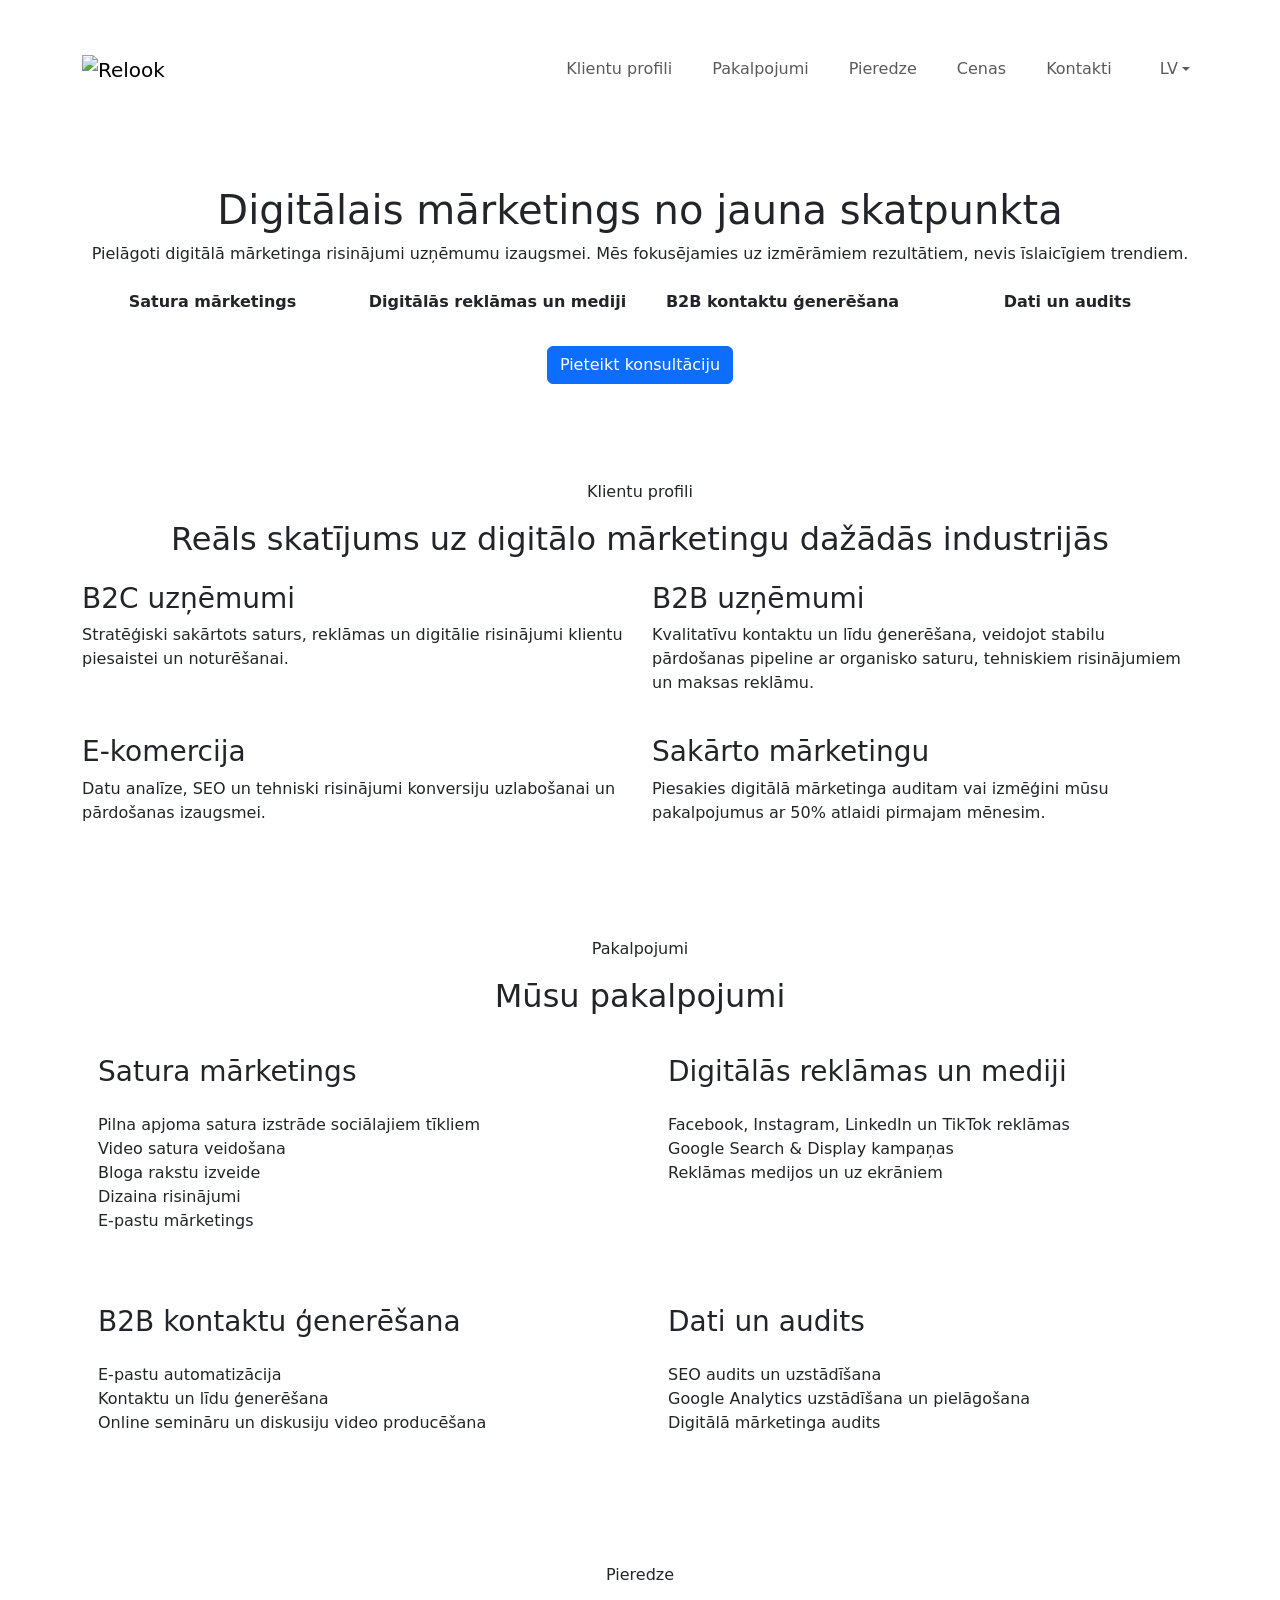
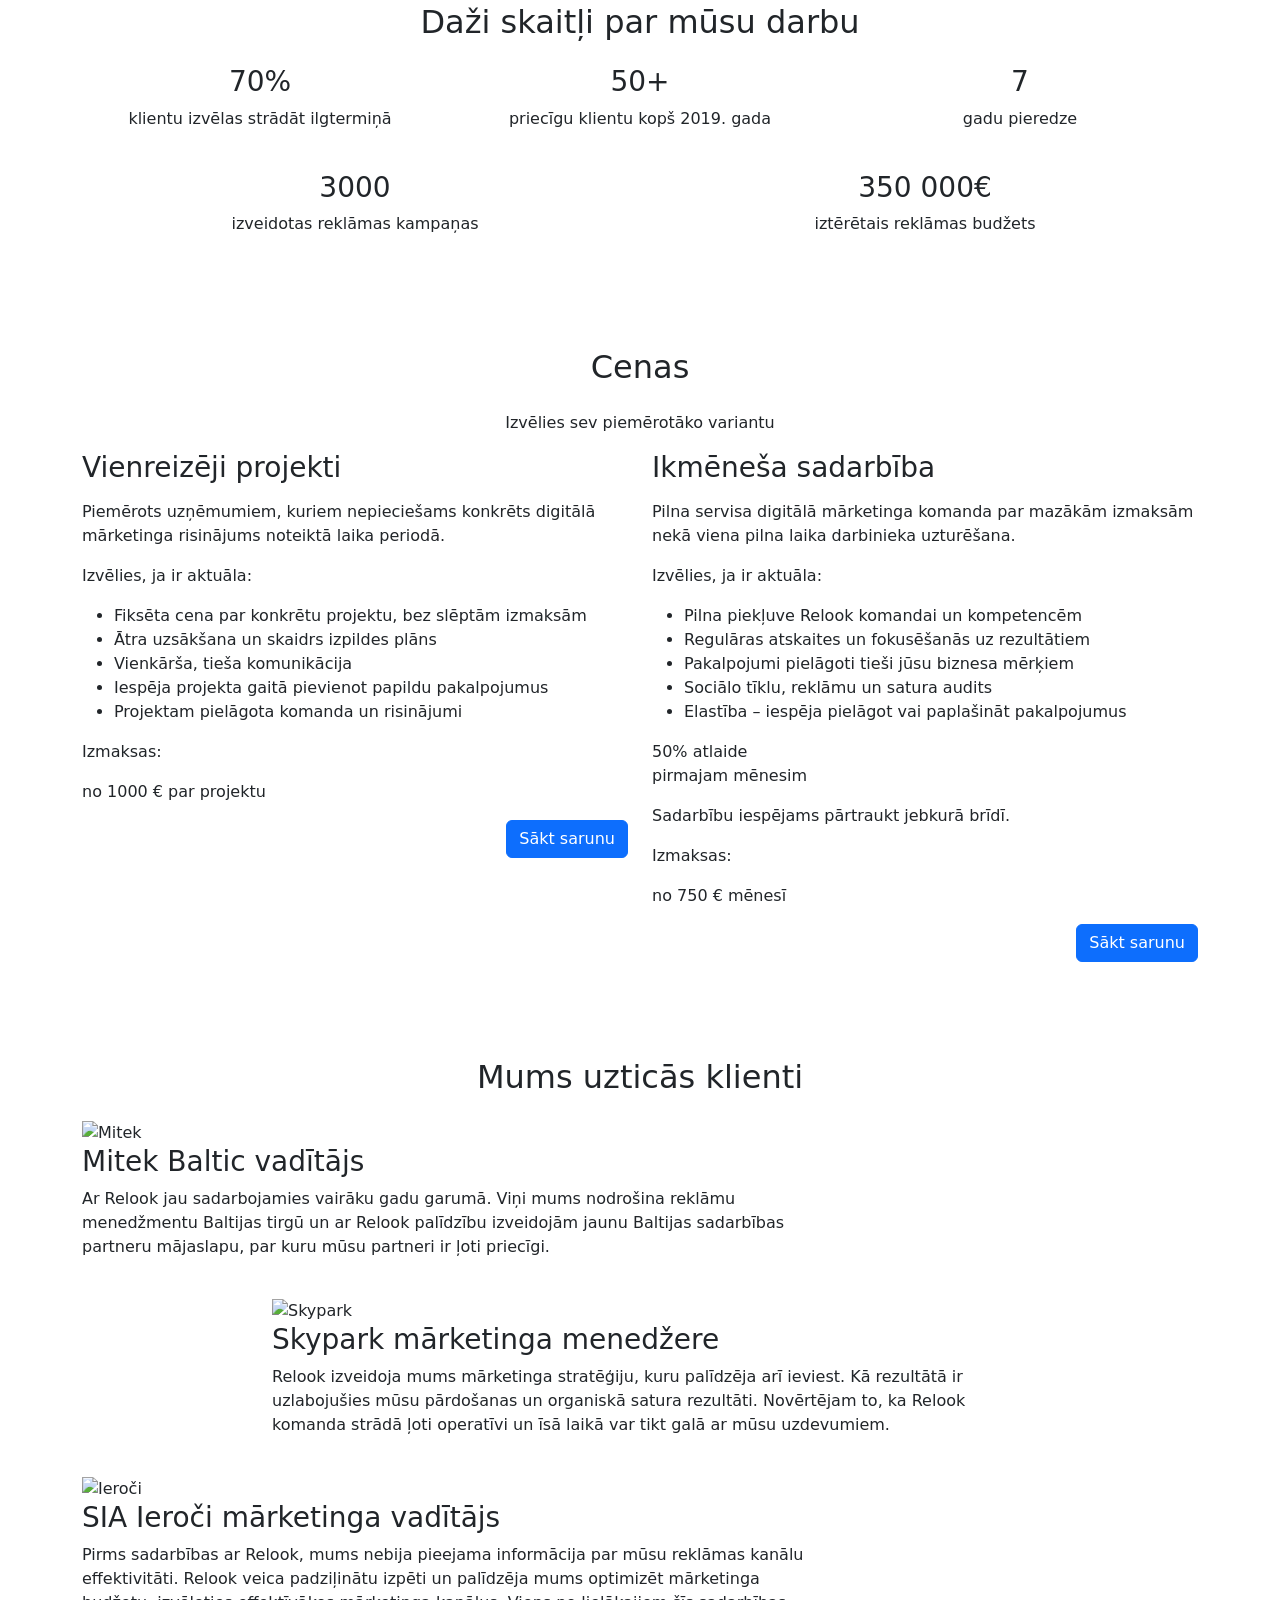
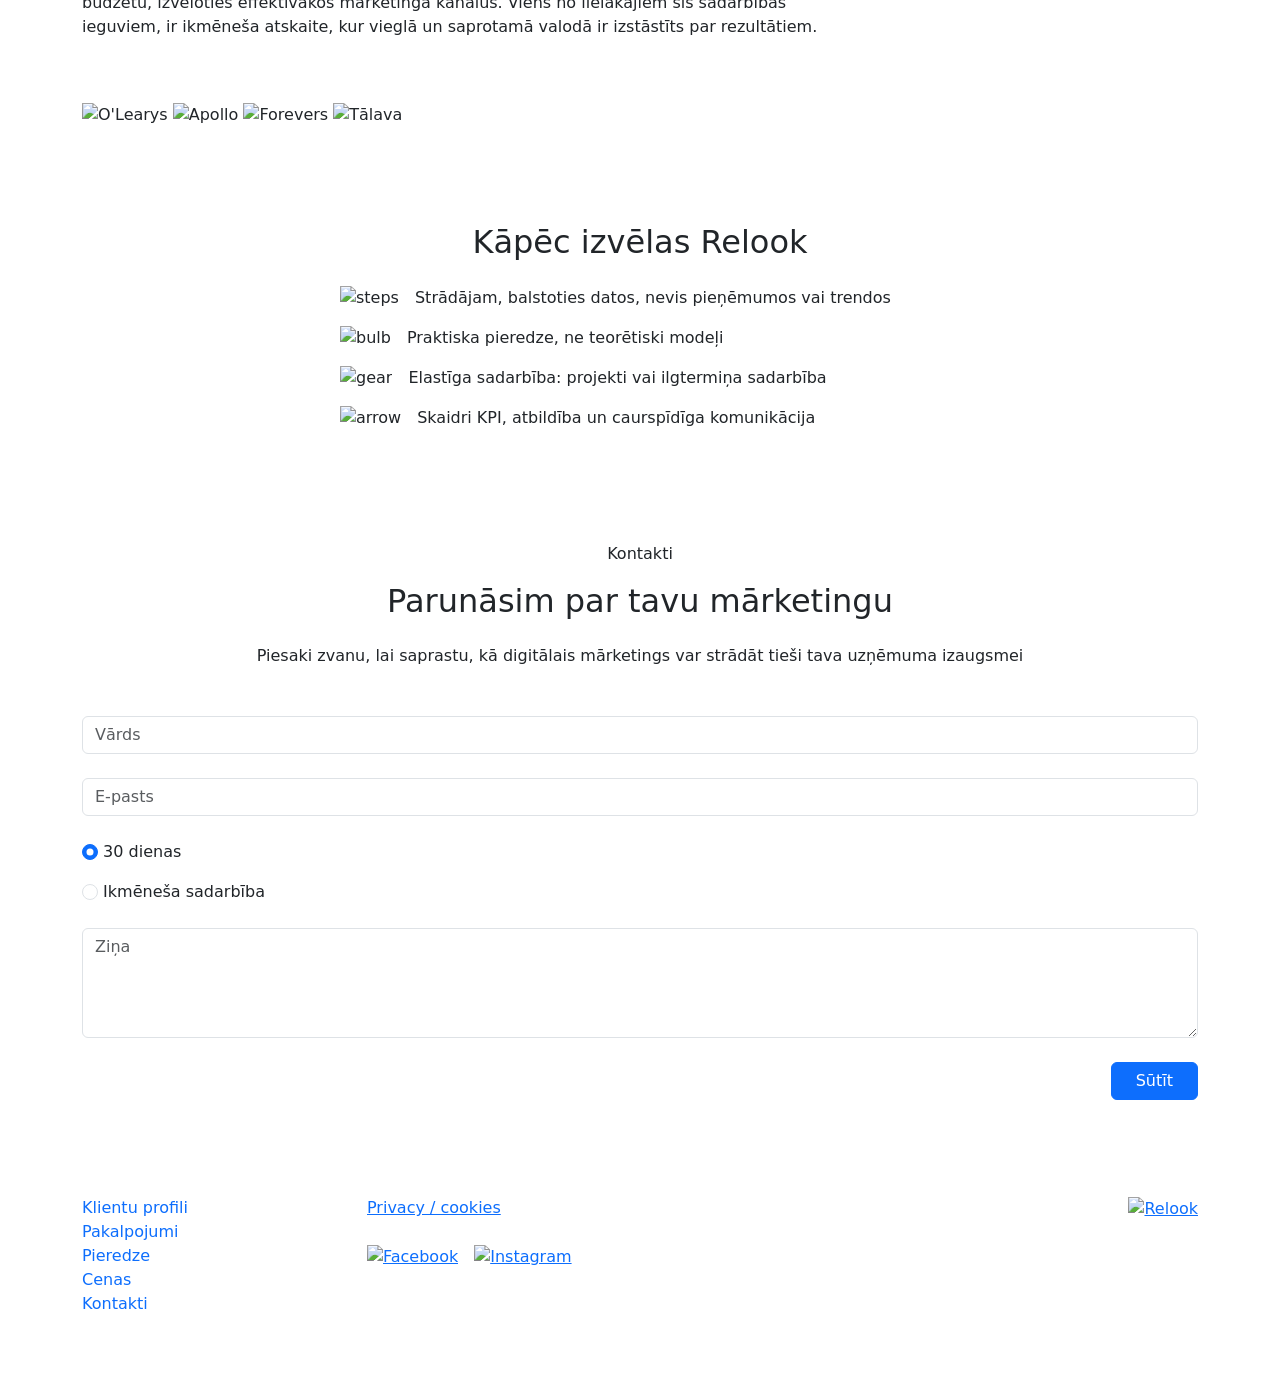
==== index.html @ 4acb9f64 "adjusted links" ====
<!doctype html>
<html class="no-js" lang="lv">

<head>
  <meta charset="utf-8">
  <meta name="viewport" content="width=device-width, initial-scale=1">
  <title>Relook</title>
  <meta name="description" content="">

  <meta property="og:title" content="">
  <meta property="og:type" content="">
  <meta property="og:url" content="">
  <meta property="og:image" content="">
  <meta property="og:image:alt" content="">

  <!--  TODO: improve SEO -->
  <!--  TODO: add A11y stuff  -->
  <!--  TODO: add local lib for cdns  -->
  <link rel="icon" href="/favicon.ico" sizes="any">
  <link rel="icon" href="/icon.png" type="image/png" sizes="32x32">
  <link rel="apple-touch-icon" href="icon.png">

  <link rel="manifest" href="/site.webmanifest">
  <meta name="theme-color" content="#12AEA1">

  <link rel="preconnect" href="https://fonts.googleapis.com">
  <link rel="preconnect" href="https://fonts.gstatic.com" crossorigin>
  <link href="https://fonts.googleapis.com/css2?family=Poppins:ital,wght@0,100;0,200;0,300;0,400;0,500;0,600;0,700;0,800;0,900;1,100;1,200;1,300;1,400;1,500;1,600;1,700;1,800;1,900&display=swap" rel="stylesheet">
  <link rel="stylesheet" href="https://cdn.jsdelivr.net/npm/bootstrap@5.3.2/dist/css/bootstrap.min.css">
  <link rel="stylesheet" href="https://cdnjs.cloudflare.com/ajax/libs/flag-icons/7.5.0/css/flag-icons.min.css">
  <link rel="stylesheet" href="css/style.css">
</head>

<body>
<div class="page-background"></div>

  <header>
    <nav class="navbar navbar-expand-lg navbar-light py-5">
      <div class="container">
        <a class="navbar-brand" href="/">
          <img src="img/relook.svg" alt="Relook" height="24">
        </a>
        <button class="navbar-toggler" type="button" data-bs-toggle="collapse" data-bs-target="#menu">
          <span class="navbar-toggler-icon"></span>
        </button>

        <div class="collapse navbar-collapse" id="menu">
          <ul class="navbar-nav ms-auto gap-4">
            <li class="nav-item"><a class="nav-link" href="#profiles">Klientu profili</a></li>
            <li class="nav-item"><a class="nav-link" href="#services">Pakalpojumi</a></li>
            <li class="nav-item"><a class="nav-link" href="#experience">Pieredze</a></li>
            <li class="nav-item"><a class="nav-link" href="#prices">Cenas</a></li>
            <li class="nav-item"><a class="nav-link" href="#contacts">Kontakti</a></li>
            <li class="nav-item dropdown custom-lang-dropdown">
              <a class="nav-link dropdown-toggle d-flex align-items-center" href="#" id="language" role="button" data-bs-toggle="dropdown" aria-expanded="false">
                <span class="fi fi-lv me-2"></span> LV
              </a>
              <ul class="dropdown-menu dropdown-menu-end" aria-labelledby="language">
                <li>
                  <a class="dropdown-item active" href="./">
                    <span class="check-icon ms-3"></span>
                    Latviešu
                  </a>
                </li>
                <li>
                  <a class="dropdown-item" href="en/">
                    <span class="check-icon ms-3"></span>
                    English
                  </a>
                </li>
              </ul>
            </li>
          </ul>
        </div>
      </div>
    </nav>
  </header>

  <main>

    <section id="hero" class="py-5 text-center">
      <div class="container">
        <h1>Digitālais mārketings no jauna skatpunkta</h1>
        <p>Pielāgoti digitālā mārketinga risinājumi uzņēmumu izaugsmei. Mēs fokusējamies uz izmērāmiem rezultātiem, nevis īslaicīgiem trendiem.</p>

        <ul class="list-unstyled row text-center mt-4">
          <li class="col-md-3 mb-3">
            <strong>Satura mārketings</strong>
          </li>
          <li class="col-md-3 mb-3">
            <strong>Digitālās reklāmas un mediji</strong>
          </li>
          <li class="col-md-3 mb-3">
            <strong>B2B kontaktu ģenerēšana</strong>
          </li>
          <li class="col-md-3 mb-3">
            <strong>Dati un audits</strong>
          </li>
        </ul>

        <a href="#contacts" class="btn btn-primary" aria-label="Pieteikt konsultāciju">Pieteikt konsultāciju</a>
      </div>
    </section>

    <section id="profiles" class="py-5">
      <div class="container">
        <p class="text-center section-label">Klientu profili</p>
        <h2 class="text-center mb-4">Reāls skatījums uz digitālo mārketingu dažādās industrijās</h2>

        <div class="row g-4">
          <div class="col-12 col-md-6">
            <div class="profile-card">
              <h3>B2C uzņēmumi</h3>
              <p>Stratēģiski sakārtots saturs, reklāmas un digitālie risinājumi klientu piesaistei un noturēšanai.</p>
            </div>
          </div>

          <div class="col-12 col-md-6">
            <div class="profile-card">
              <h3>B2B uzņēmumi</h3>
              <p>Kvalitatīvu kontaktu un līdu ģenerēšana, veidojot stabilu pārdošanas pipeline ar organisko saturu, tehniskiem risinājumiem un maksas reklāmu.</p>
            </div>
          </div>

          <div class="col-12 col-md-6">
            <div class="profile-card">
              <h3>E-komercija</h3>
              <p>Datu analīze, SEO un tehniski risinājumi konversiju uzlabošanai un pārdošanas izaugsmei.</p>
            </div>
          </div>

          <div class="col-12 col-md-6">
            <div class="profile-card">
              <h3>Sakārto mārketingu</h3>
              <p>Piesakies digitālā mārketinga auditam vai izmēģini mūsu pakalpojumus ar 50% atlaidi pirmajam mēnesim.</p>
            </div>
          </div>
        </div>
      </div>
    </section>

    <section id="services" class="py-5">
      <div class="container">
        <p class="text-center section-label">Pakalpojumi</p>
        <h2 class="text-center mb-4">Mūsu pakalpojumi</h2>

        <div class="row g-4">
          <div class="col-12 col-md-6">
            <div class="p-3">
              <h3>Satura mārketings</h3>
              <ul class="list-unstyled mt-4">
                <li>Pilna apjoma satura izstrāde sociālajiem tīkliem</li>
                <li>Video satura veidošana</li>
                <li>Bloga rakstu izveide</li>
                <li>Dizaina risinājumi</li>
                <li>E-pastu mārketings</li>
              </ul>
            </div>
          </div>

          <div class="col-12 col-md-6">
            <div class="p-3">
              <h3>Digitālās reklāmas un mediji</h3>
              <ul class="list-unstyled mt-4">
              <li>Facebook, Instagram, LinkedIn un TikTok reklāmas</li>
                <li>Google Search & Display kampaņas</li>
                <li>Reklāmas medijos un uz ekrāniem</li>
              </ul>
            </div>
          </div>

          <div class="col-12 col-md-6">
            <div class="p-3">
              <h3>B2B kontaktu ģenerēšana</h3>
              <ul class="list-unstyled mt-4">
                <li>E-pastu automatizācija</li>
                <li>Kontaktu un līdu ģenerēšana</li>
                <li>Online semināru un diskusiju video producēšana</li>
              </ul>
            </div>
          </div>

          <div class="col-12 col-md-6">
            <div class="p-3">
              <h3>Dati un audits</h3>
              <ul class="list-unstyled mt-4">
              <li>SEO audits un uzstādīšana</li>
                <li>Google Analytics uzstādīšana un pielāgošana</li>
                <li>Digitālā mārketinga audits</li>
              </ul>
            </div>
          </div>
        </div>
      </div>
    </section>

    <section id="experience" class="py-5">
      <div class="container">
        <p class="text-center section-label">Pieredze</p>
        <h2 class="text-center mb-4">Daži skaitļi par mūsu darbu</h2>

        <div class="row g-4 text-center justify-content-center">
          <div class="col-12 col-md-4">
            <div class="stat-card">
              <h3>70%</h3>
              <p>klientu izvēlas strādāt ilgtermiņā</p>
            </div>
          </div>
          <div class="col-12 col-md-4">
            <div class="stat-card">
              <h3>50+</h3>
              <p>priecīgu klientu kopš 2019. gada</p>
            </div>
          </div>
          <div class="col-12 col-md-4">
            <div class="stat-card">
              <h3>7</h3>
              <p>gadu pieredze</p>
            </div>
          </div>

          <div class="col-12 col-md-6">
            <div class="stat-card">
              <h3>3000</h3>
              <p>izveidotas reklāmas kampaņas</p>
            </div>
          </div>
          <div class="col-12 col-md-6">
            <div class="stat-card">
              <h3>350 000€</h3>
              <p>iztērētais reklāmas budžets</p>
            </div>
          </div>
        </div>
      </div>
    </section>

    <section id="prices" class="py-5">
      <div class="container">
        <h2 class="text-center mb-4">Cenas</h2>
        <p class="text-center section-subtitle">Izvēlies sev piemērotāko variantu</p>

        <div class="row g-4">
          <div class="col-md-6">
            <div class="price-card">
              <h3 class="mb-3">Vienreizēji projekti</h3>
              <p class="description">Piemērots uzņēmumiem, kuriem nepieciešams konkrēts digitālā mārketinga risinājums noteiktā laika periodā.</p>

              <p class="title">Izvēlies, ja ir aktuāla:</p>
              <ul>
                <li>Fiksēta cena par konkrētu projektu, bez slēptām izmaksām</li>
                <li>Ātra uzsākšana un skaidrs izpildes plāns</li>
                <li>Vienkārša, tieša komunikācija</li>
                <li>Iespēja projekta gaitā pievienot papildu pakalpojumus</li>
                <li>Projektam pielāgota komanda un risinājumi</li>
              </ul>

              <div class="price-footer">
                <p class="title">Izmaksas:</p>
                <p class="price-tag">no 1000 € par projektu</p>
                <div class="text-end">
                  <a href="#contacts" class="btn btn-primary mt-auto" aria-label="Pieteikt konsultāciju">
                    Sākt sarunu
                  </a>
                </div>
              </div>
            </div>
          </div>

          <div class="col-md-6">
            <div class="price-card">
              <h3 class="mb-3">Ikmēneša sadarbība</h3>
              <p>Pilna servisa digitālā mārketinga komanda par mazākām izmaksām nekā viena pilna laika darbinieka uzturēšana.</p>

              <p class="title">Izvēlies, ja ir aktuāla:</p>
              <ul>
                <li>Pilna piekļuve Relook komandai un kompetencēm</li>
                <li>Regulāras atskaites un fokusēšanās uz rezultātiem</li>
                <li>Pakalpojumi pielāgoti tieši jūsu biznesa mērķiem</li>
                <li>Sociālo tīklu, reklāmu un satura audits</li>
                <li>Elastība – iespēja pielāgot vai paplašināt pakalpojumus</li>
              </ul>

              <div class="price-footer">
                <div class="promo-box mb-3">
                  <span class="discount">50% atlaide </span><br>
                  <p class="title">pirmajam mēnesim</p>
                  <span class="discount-note">Sadarbību iespējams pārtraukt jebkurā brīdī.</span>
                </div>
                <p class="title">Izmaksas:</p>
                <p class="price-tag">no 750 € mēnesī</p>
                <div class="text-end">
                  <a href="#contacts" class="btn btn-primary mt-auto" aria-label="Pieteikt konsultāciju">
                    Sākt sarunu
                  </a>
                </div>
              </div>
            </div>
          </div>
        </div>
      </div>
    </section>

    <section id="testimonials" class="py-5">
      <div class="container">
        <h2 class="text-center mb-4">Mums uzticās klienti</h2>

        <div class="row mb-4 testimonial-row-1">
          <div class="col-md-9 col-lg-8">
            <div class="testimonial-card">
              <div class="testimonial-logo">
                <img src="img/mitek.svg" alt="Mitek" class="img-fluid">
              </div>
              <div class="testimonial-content">
                <h3>Mitek Baltic vadītājs</h3>
                <p>Ar Relook jau sadarbojamies vairāku gadu garumā. Viņi mums nodrošina reklāmu menedžmentu Baltijas tirgū un ar Relook palīdzību izveidojām jaunu Baltijas sadarbības partneru mājaslapu, par kuru mūsu partneri ir ļoti priecīgi.</p>
              </div>
            </div>
          </div>
        </div>

        <div class="row mb-4 justify-content-center testimonial-row-2">
          <div class="col-md-9 col-lg-8">
            <div class="testimonial-card">
              <div class="testimonial-logo">
                <img src="img/skypark.svg" alt="Skypark" class="img-fluid">
              </div>
              <div class="testimonial-content">
                <h3>Skypark mārketinga menedžere</h3>
                <p>Relook izveidoja mums mārketinga stratēģiju, kuru palīdzēja arī ieviest. Kā rezultātā ir uzlabojušies mūsu pārdošanas un organiskā satura rezultāti. Novērtējam to, ka Relook
                  komanda strādā ļoti operatīvi un īsā laikā var tikt galā ar
                  mūsu uzdevumiem.</p>
              </div>
            </div>
          </div>
        </div>

        <div class="row mb-5 testimonial-row-3">
          <div class="col-md-9 col-lg-8">
            <div class="testimonial-card">
              <div class="testimonial-logo">
                <img src="img/ieroci.svg" alt="Ieroči" class="img-fluid">
              </div>
              <div class="testimonial-content">
                <h3>SIA Ieroči mārketinga vadītājs</h3>
                <p>
                  Pirms sadarbības ar Relook, mums nebija pieejama
                  informācija par mūsu reklāmas kanālu effektivitāti. Relook
                  veica padziļinātu izpēti un palīdzēja mums optimizēt
                  mārketinga budžetu, izvēloties effektīvākos mārketinga
                  kanālus. Viens no lielākajiem šīs sadarbības ieguviem, ir
                  ikmēneša atskaite, kur vieglā un saprotamā valodā ir
                  izstāstīts par rezultātiem.
                </p>
              </div>
            </div>
          </div>
        </div>

        <div class="client-logos-grid mt-5">
          <img src="img/olearys.svg" alt="O'Learys">
          <img src="img/apollokino.svg" alt="Apollo">
          <img src="img/forevers.svg" alt="Forevers">
          <img src="img/talava.svg" alt="Tālava">
        </div>
      </div>
    </section>

    <section id="benefits" class="py-5">
      <div class="container">
        <h2 class="text-center mb-4">Kāpēc izvēlas Relook</h2>

        <ul class="list-unstyled mx-auto" style="max-width: 600px;">
          <li class="d-flex align-items-center mb-3">
            <img src="img/steps.svg" alt="steps" class="me-3 benefit-icon">
            <p class="mb-0">Strādājam, balstoties datos, nevis pieņēmumos vai trendos</p>
          </li>

          <li class="d-flex align-items-center mb-3">
            <img src="img/bulb.svg" alt="bulb" class="me-3 benefit-icon">
            <p class="mb-0">Praktiska pieredze, ne teorētiski modeļi</p>
          </li>

          <li class="d-flex align-items-center mb-3">
            <img src="img/gear.svg" alt="gear" class="me-3 benefit-icon">
            <p class="mb-0">Elastīga sadarbība: projekti vai ilgtermiņa sadarbība</p>
          </li>

          <li class="d-flex align-items-center mb-3">
            <img src="img/arrow.svg" alt="arrow" class="me-3 benefit-icon">
            <p class="mb-0">Skaidri KPI, atbildība un caurspīdīga komunikācija</p>
          </li>
        </ul>
      </div>
    </section>

    <section id="contacts" class="py-5">
      <div class="container">
        <p class="text-center section-label">Kontakti</p>
        <h2 class="text-center mb-4">Parunāsim par tavu mārketingu</h2>
        <p class="text-center mb-5 mx-auto">Piesaki zvanu, lai saprastu, kā digitālais mārketings var strādāt tieši tava uzņēmuma izaugsmei</p>

        <form class="contact-form mx-auto">
          <div class="mb-4">
            <label for="name" class="form-label visually-hidden">Vārds</label>
            <input type="text" class="form-control custom-input" id="name" name="name" placeholder="Vārds" required>
          </div>

          <div class="mb-4">
            <label for="email" class="form-label visually-hidden">E-pasts</label>
            <input type="email" class="form-control custom-input" id="email" name="email" placeholder="E-pasts" required>
          </div>

          <div class="mb-4 d-flex flex-column gap-3">
            <div class="custom-radio">
              <input class="form-check-input" type="radio" name="plan" id="plan30" value="30-dienas" checked>
              <label class="form-check-label" for="plan30">30 dienas</label>
            </div>

            <div class="custom-radio">
              <input class="form-check-input" type="radio" name="plan" id="planMonthly" value="ikmenesa">
              <label class="form-check-label" for="planMonthly">Ikmēneša sadarbība</label>
            </div>
          </div>

          <div class="mb-4">
            <label for="message" class="form-label visually-hidden">Ziņa</label>
            <textarea class="form-control custom-input" id="message" name="message" rows="4" placeholder="Ziņa"></textarea>
          </div>

          <div class="text-end">
            <button type="submit" class="btn btn-primary px-4">Sūtīt</button>
          </div>
        </form>
      </div>
    </section>

  </main>

  <footer class="footer-section py-5">
    <div class="container">
      <div class="row align-items-start">
        <div class="col-md-3 col-6 mb-4 mb-md-0">
          <ul class="list-unstyled footer-nav">
            <li><a href="#profiles" class="text-decoration-none">Klientu profili</a></li>
            <li><a href="#services" class="text-decoration-none">Pakalpojumi</a></li>
            <li><a href="#experience" class="text-decoration-none">Pieredze</a></li>
            <li><a href="#prices" class="text-decoration-none">Cenas</a></li>
            <li><a href="#contacts" class="text-decoration-none">Kontakti</a></li>
          </ul>
        </div>

        <div class="col-md-5 col-6 mb-4 mb-md-0">
          <div class="footer-privacy mb-4">
            <!--  TODO: add href-->
            <a href="privacy.html">Privacy / cookies</a>
          </div>
          <div class="footer-socials d-flex gap-3">
            <a href="https://www.facebook.com/RelookAgency" class="social-circle" aria-label="Facebook" target="_blank">
              <img src="img/facebook.svg" alt="Facebook">
            </a>
            <a href="https://www.instagram.com/relook.agency/" class="social-circle" aria-label="Instagram" target="_blank">
              <img src="img/instagram.svg" alt="Instagram">
            </a>
          </div>
        </div>

        <div class="col-md-4 text-md-end text-start">
          <a class="footer-logo" href="./">
            <img src="img/footer_logo.svg" alt="Relook" height="24">
          </a>
        </div>

      </div>
    </div>
  </footer>

  <!--  TODO: check js -->
  <script src="js/app.js"></script>
  <script src="https://cdn.jsdelivr.net/npm/bootstrap@5.3.2/dist/js/bootstrap.bundle.min.js"></script>
</body>

</html>
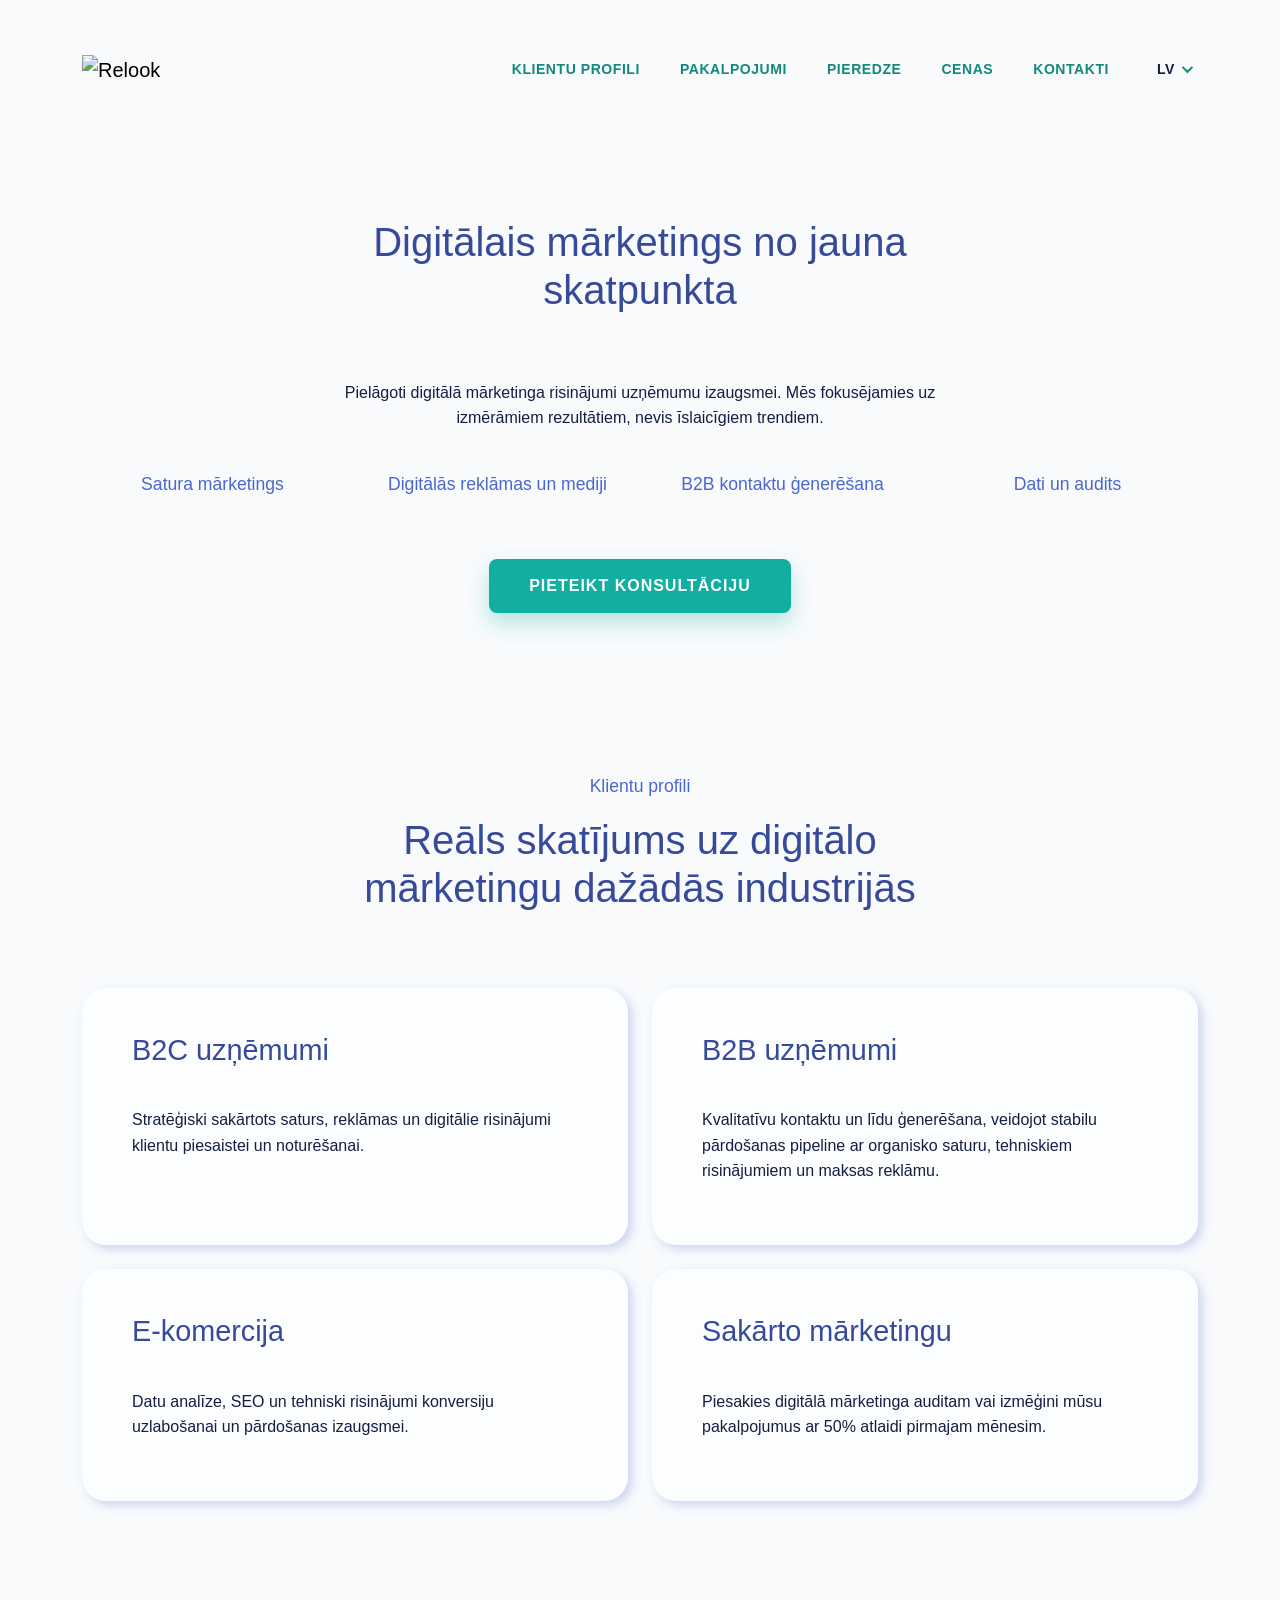
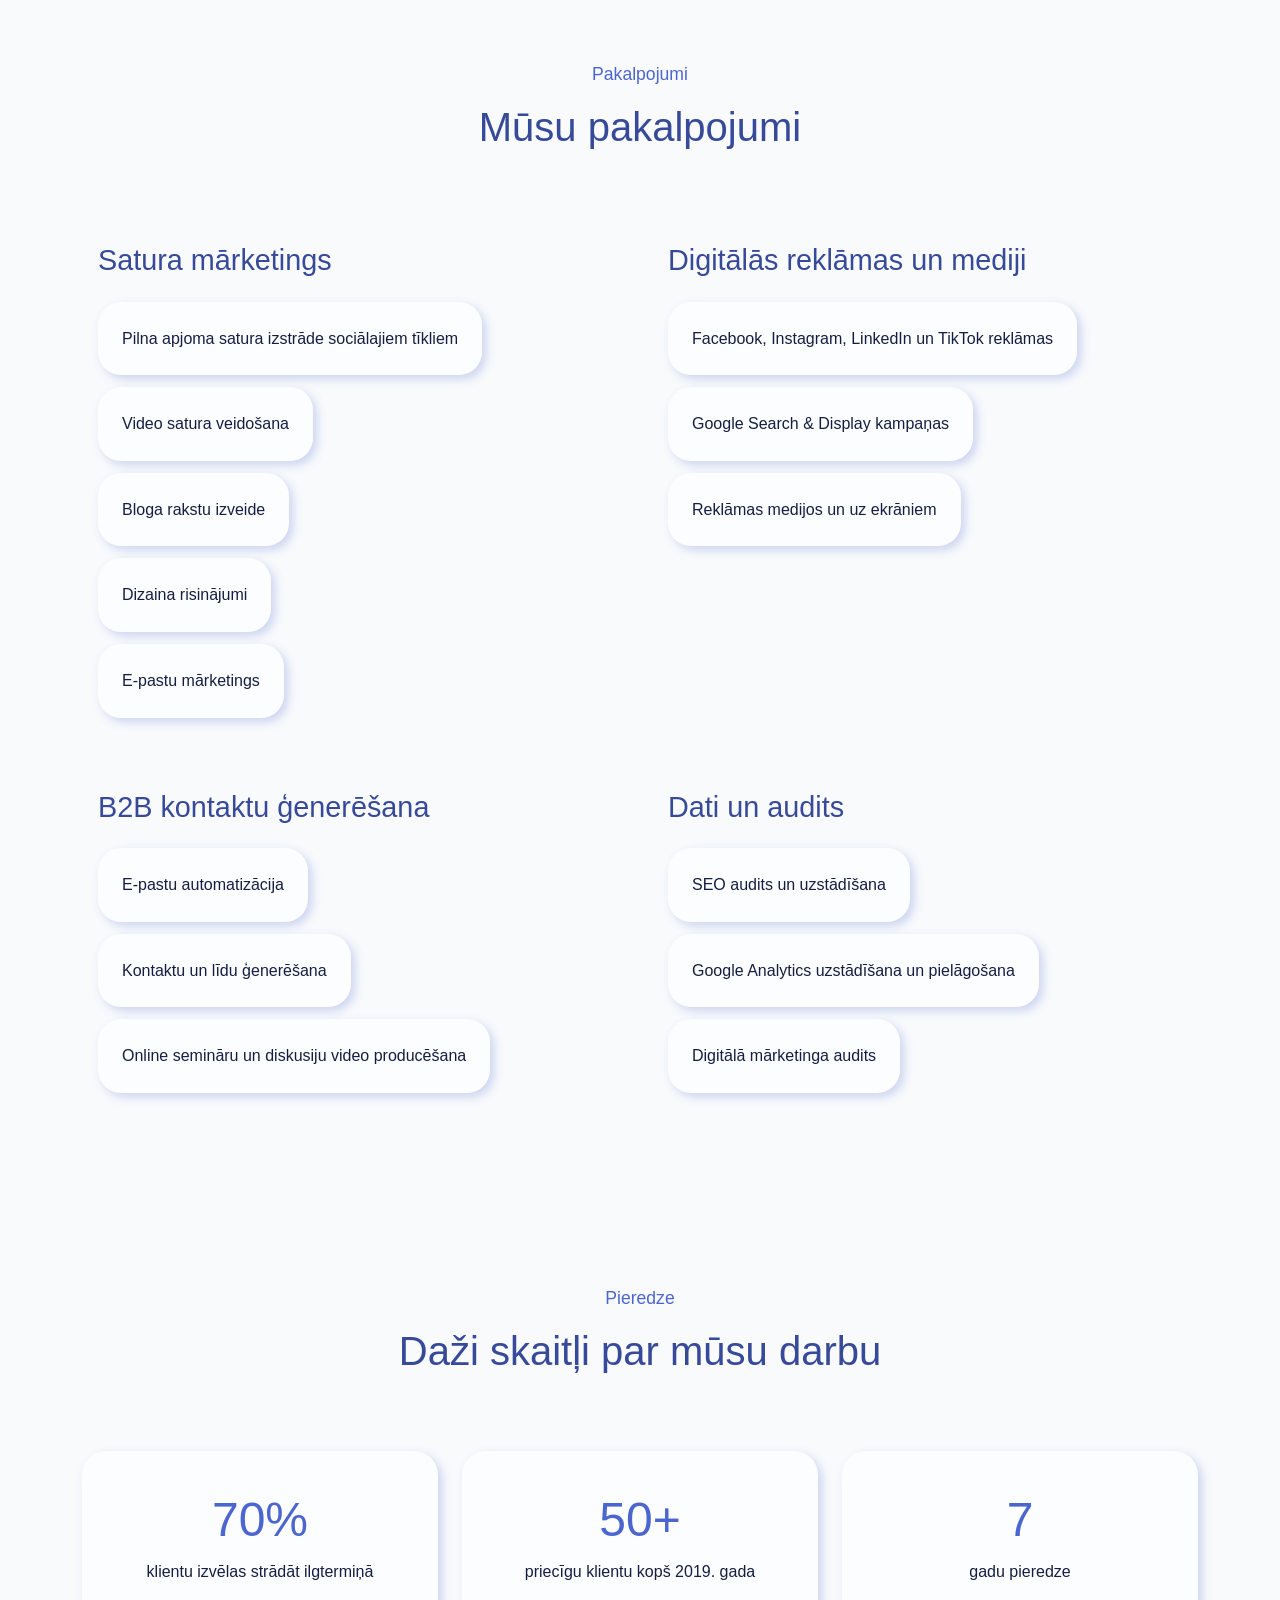
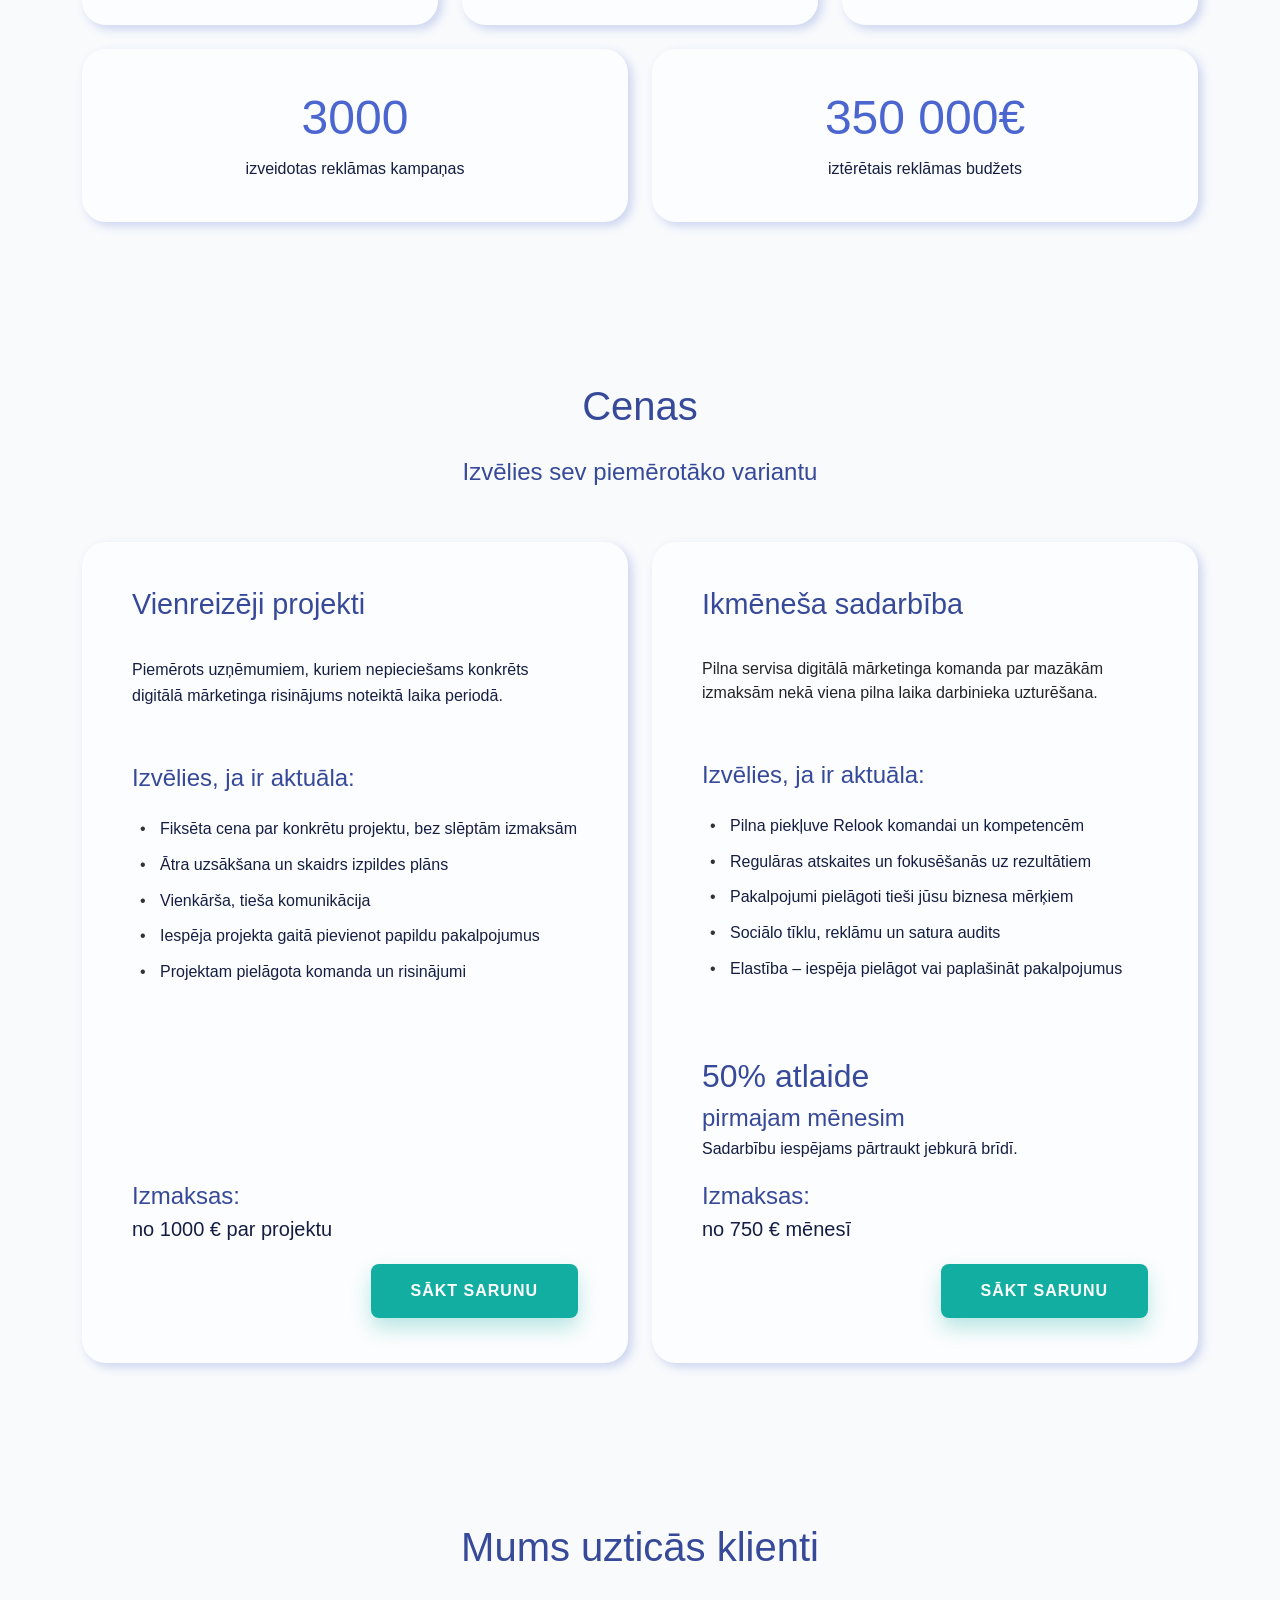
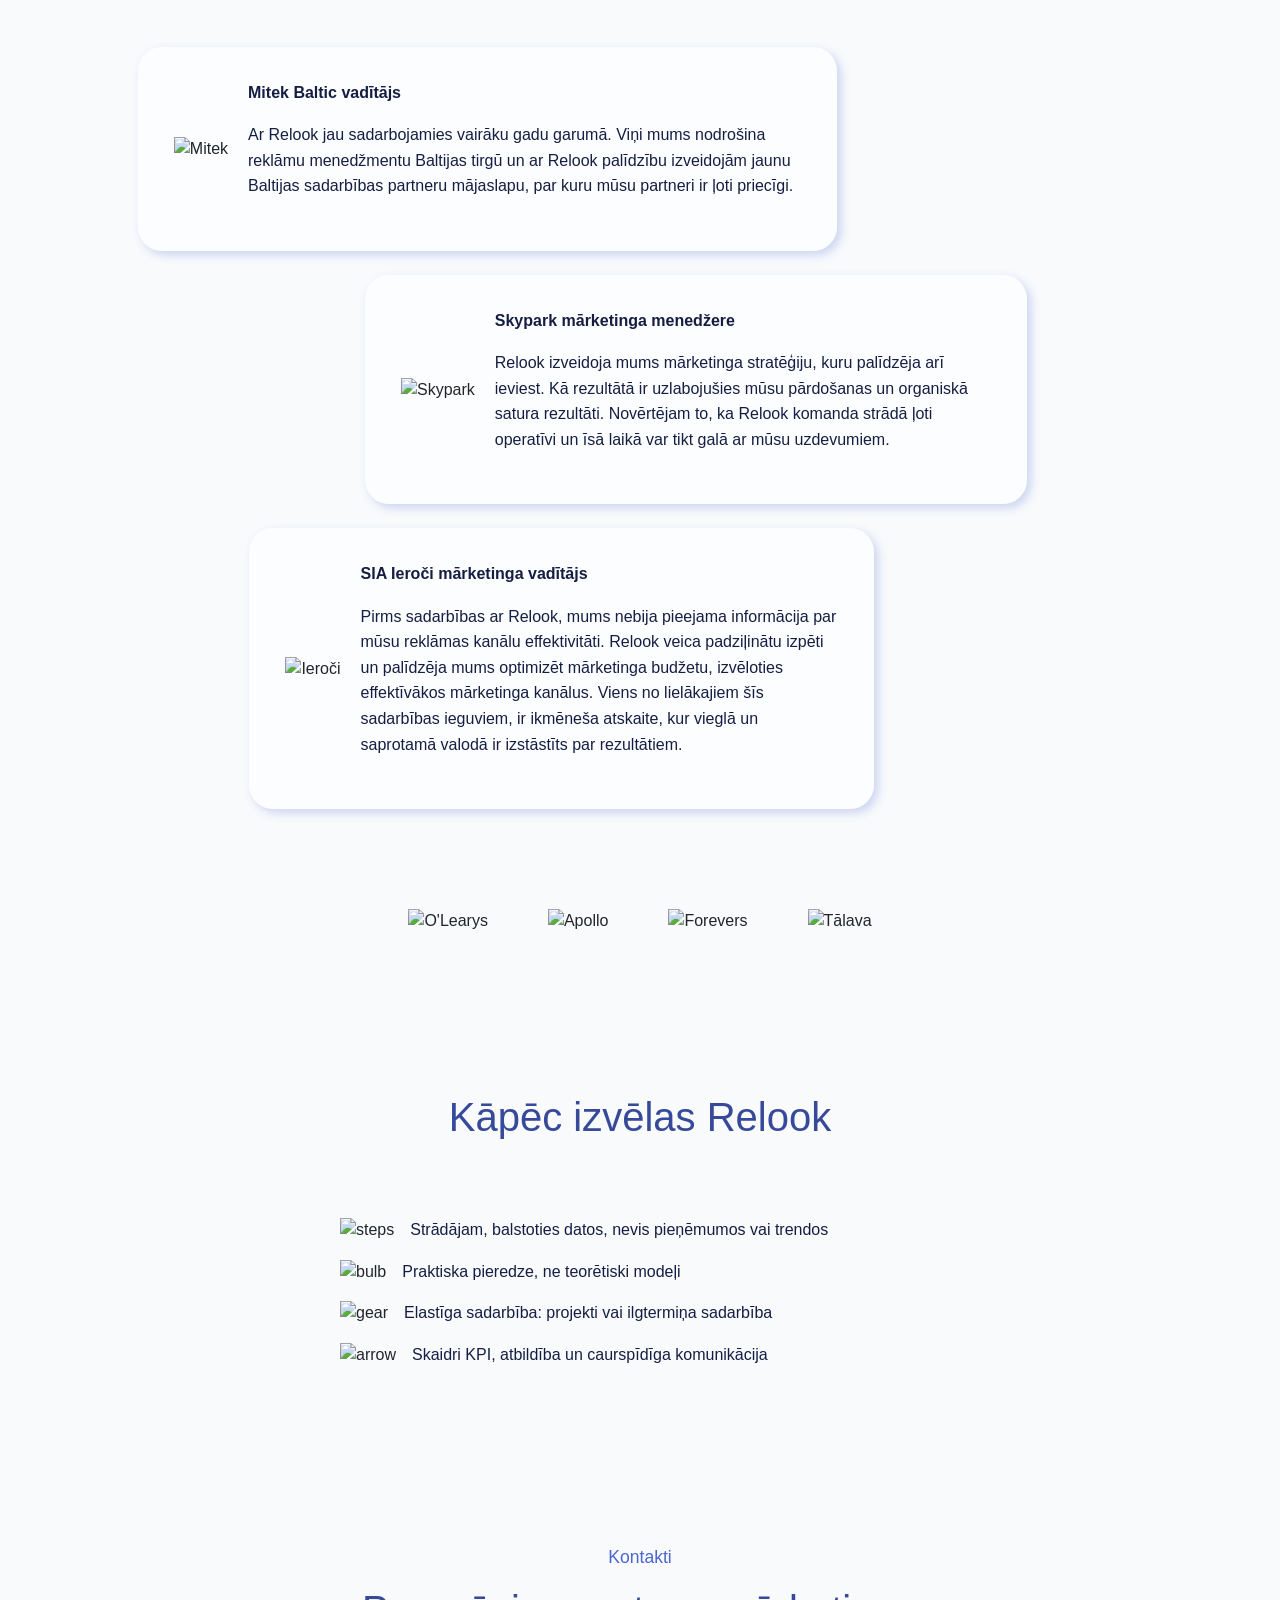
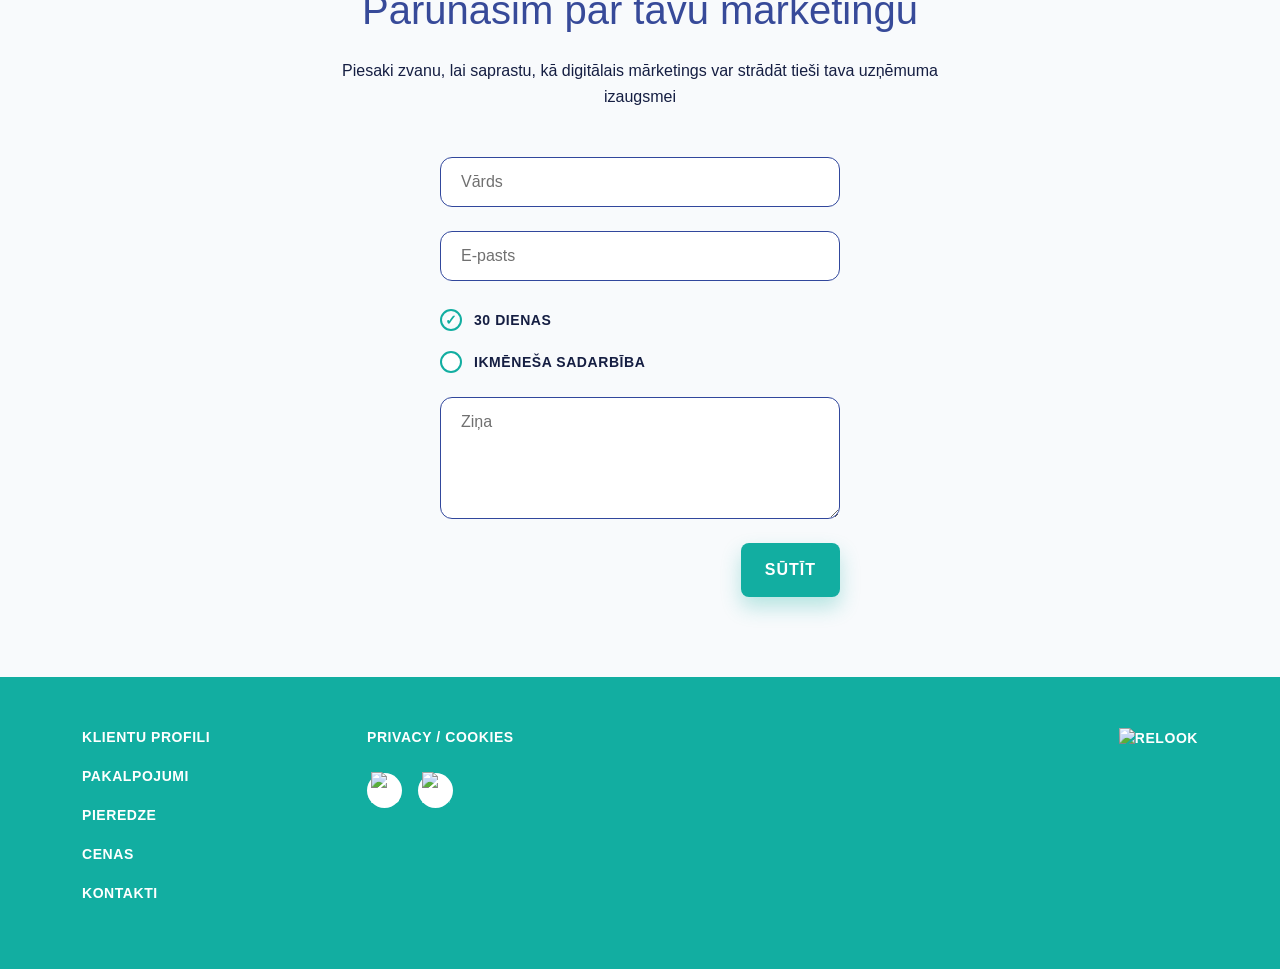
==== commit 839f6296: "Nav bar improvements on mobile" ====
--- a/index.html
+++ b/index.html
@@ -3,7 +3,8 @@
 
 <head>
   <meta charset="utf-8">
-  <meta name="viewport" content="width=device-width, initial-scale=1">
+  <meta name="viewport" content="width=device-width, initial-scale=1.0, viewport-fit=cover">
+
   <title>Relook</title>
   <meta name="description" content="">
 
@@ -16,11 +17,14 @@
   <!--  TODO: improve SEO -->
   <!--  TODO: add A11y stuff  -->
   <!--  TODO: add local lib for cdns  -->
-  <link rel="icon" href="/favicon.ico" sizes="any">
-  <link rel="icon" href="/icon.png" type="image/png" sizes="32x32">
+  <link rel="icon" href="favicon.ico" sizes="any">
+  <link rel="icon" href="icon.png" type="image/png" sizes="32x32">
   <link rel="apple-touch-icon" href="icon.png">
 
-  <link rel="manifest" href="/site.webmanifest">
+  <meta name="apple-mobile-web-app-capable" content="yes">
+  <meta name="apple-mobile-web-app-status-bar-style" content="black-translucent">
+
+  <link rel="manifest" href="site.webmanifest">
   <meta name="theme-color" content="#12AEA1">
 
   <link rel="preconnect" href="https://fonts.googleapis.com">
@@ -38,9 +42,10 @@
     <nav class="navbar navbar-expand-lg navbar-light py-5">
       <div class="container">
         <a class="navbar-brand" href="/">
-          <img src="img/relook.svg" alt="Relook" height="24">
+          <img src="img/relook.svg" alt="Relook" height="24" class="logo-default">
+          <img src="img/footer_logo.svg" alt="Relook" height="24" class="logo-white">
         </a>
-        <button class="navbar-toggler" type="button" data-bs-toggle="collapse" data-bs-target="#menu">
+        <button class="navbar-toggler" type="button" data-bs-toggle="collapse" data-bs-target="#menu" aria-controls="menu" aria-expanded="false" aria-label="Toggle navigation">
           <span class="navbar-toggler-icon"></span>
         </button>
 
@@ -51,7 +56,9 @@
             <li class="nav-item"><a class="nav-link" href="#experience">Pieredze</a></li>
             <li class="nav-item"><a class="nav-link" href="#prices">Cenas</a></li>
             <li class="nav-item"><a class="nav-link" href="#contacts">Kontakti</a></li>
-            <li class="nav-item dropdown custom-lang-dropdown">
+
+            <!-- Desktop language dropdown (hidden on mobile) -->
+            <li class="nav-item dropdown custom-lang-dropdown desktop-lang">
               <a class="nav-link dropdown-toggle d-flex align-items-center" href="#" id="language" role="button" data-bs-toggle="dropdown" aria-expanded="false">
                 <span class="fi fi-lv me-2"></span> LV
               </a>
@@ -70,6 +77,26 @@
                 </li>
               </ul>
             </li>
+
+            <!-- Mobile language selector (inline, shown in overlay) -->
+            <li class="nav-item mobile-lang">
+              <button class="lang-toggle" type="button" data-bs-toggle="collapse" data-bs-target="#mobileLangOptions" aria-expanded="false" aria-controls="mobileLangOptions">
+                <span class="fi fi-lv"></span> LV
+                <span class="lang-arrow"></span>
+              </button>
+              <div class="collapse" id="mobileLangOptions">
+                <div class="mobile-lang-options">
+                  <a href="./" class="lang-option active-lang">
+                    <span class="check-icon ms-3"></span>
+                    Latviešu
+                  </a>
+                  <a href="en/" class="lang-option">
+                    <span class="check-icon ms-3"></span>
+                    English
+                  </a>
+                </div>
+              </div>
+            </li>
           </ul>
         </div>
       </div>
--- a/css/style.css
+++ b/css/style.css
@@ -0,0 +1,845 @@
+:root {
+  --color-nav-bar-text: #13887E;
+  --color-text-normal: #151E42;
+  --color-text-lighter: #4C66D0;
+}
+
+body, h1, h2, h3, h4, h5, h6, p, span, a, li {
+  font-family: "Poppins", sans-serif;
+}
+
+.page-background {
+  position: fixed;
+  top: 0;
+  left: 0;
+  width: 100%;
+  height: 100%;
+  z-index: -100;
+  background-image: url('../img/bg.svg');
+  background-size: cover;
+  background-position: center;
+  background-repeat: no-repeat;
+  will-change: transform;
+  pointer-events: none;
+}
+
+body {
+  background-color: #f8fafc;
+}
+
+section h1,
+section h2 {
+  color: #374a99;
+  font-weight: 300;
+  font-size: 2.5rem;
+  line-height: 1.2;
+  text-align: center;
+  margin-bottom: 30px;
+  max-width: 30ch;
+  margin-left: auto;
+  margin-right: auto;
+}
+
+section h3 {
+  color: #374A99;
+  font-weight: 300;
+  font-size: 1.8rem;
+  margin-bottom: 20px;
+}
+
+.section-label {
+  color: var(--color-text-lighter);
+  display: block;
+  font-weight: 400;
+  font-size: 1.1rem;
+}
+
+main section.py-5 {
+  padding-top: 80px !important;
+  padding-bottom: 80px !important;
+}
+
+@media (max-width: 768px) {
+  section {
+    padding-top: 50px !important;
+    padding-bottom: 50px !important;
+  }
+}
+
+a.btn-primary,
+button.btn-primary {
+  background-color: #12AEA1;
+  border: none;
+  padding: 15px 40px;
+  font-weight: bold;
+  text-transform: uppercase;
+  letter-spacing: 1px;
+  border-radius: 8px;
+  box-shadow: 0 10px 20px rgba(30, 178, 166, 0.3);
+  transition: transform 0.2s ease, box-shadow 0.2s ease;
+  margin-top: 30px;
+}
+
+.btn.btn-primary:hover,
+.btn.btn-primary:active,
+.btn.btn-primary:focus {
+  background-color: #17a095;
+  border: none;
+  transform: translateY(-2px);
+  box-shadow: 0 12px 25px rgba(30, 178, 166, 0.4);
+}
+
+.navbar-toggler {
+  border: none;
+  box-shadow: none;
+}
+
+.navbar-toggler:focus,
+.navbar-toggler:active {
+  box-shadow: none;
+  outline: none;
+}
+
+.navbar-toggler-icon {
+  background-image: url("data:image/svg+xml,%3csvg xmlns='http://www.w3.org/2000/svg' viewBox='0 0 30 30'%3e%3cpath stroke='rgba(19,136,126,1)' stroke-linecap='round' stroke-miterlimit='10' stroke-width='2' d='M4 7h22M4 15h22M4 23h22'/%3e%3c/svg%3e");
+}
+
+/* ============================================
+   Full-Screen Mobile Overlay Navbar
+   ============================================ */
+
+.logo-white {
+  display: none;
+}
+
+@media (max-width: 991.98px) {
+  /* Full-screen overlay */
+  .navbar-collapse.collapsing,
+  .navbar-collapse.show {
+    position: fixed;
+    top: 0;
+    left: 0;
+    width: 100vw;
+    height: 100vh !important;
+    background-color: #12AEA1;
+    z-index: 1040;
+    display: flex !important;
+    flex-direction: column;
+    justify-content: center;
+    align-items: center;
+    overflow-y: auto;
+    padding: 80px 24px 40px;
+  }
+
+  .navbar-collapse.collapsing {
+    transition: opacity 0.25s ease !important;
+    opacity: 0;
+  }
+
+  .navbar-collapse.show {
+    opacity: 1;
+    transition: opacity 0.25s ease;
+  }
+
+  /* Brand and toggler float above the overlay */
+  .navbar.overlay-open .navbar-brand,
+  .navbar.overlay-open .navbar-toggler {
+    position: relative;
+    z-index: 1042;
+  }
+
+  /* Logo swap */
+  .navbar.overlay-open .logo-default {
+    display: none;
+  }
+
+  .navbar.overlay-open .logo-white {
+    display: inline-block;
+  }
+
+  /* Toggler: X icon when overlay open */
+  .navbar.overlay-open .navbar-toggler {
+    border-color: rgba(255, 255, 255, 0.5);
+  }
+
+  .navbar.overlay-open .navbar-toggler-icon {
+    background-image: url("data:image/svg+xml,%3csvg xmlns='http://www.w3.org/2000/svg' viewBox='0 0 30 30'%3e%3cline x1='4' y1='4' x2='26' y2='26' stroke='white' stroke-width='2.5' stroke-linecap='round'/%3e%3cline x1='26' y1='4' x2='4' y2='26' stroke='white' stroke-width='2.5' stroke-linecap='round'/%3e%3c/svg%3e");
+  }
+
+  /* Nav links in overlay */
+  .navbar-collapse.show .navbar-nav {
+    width: 100%;
+    align-items: center;
+    gap: 0 !important;
+  }
+
+  .navbar-collapse.show .navbar-nav > .nav-item > .nav-link {
+    color: #ffffff !important;
+    font-size: 1.5rem !important;
+    font-weight: 700 !important;
+    text-transform: uppercase;
+    letter-spacing: 0.08em;
+    padding: 14px 0 !important;
+    text-align: center;
+  }
+
+  .navbar-collapse.show .navbar-nav > .nav-item > .nav-link:hover {
+    color: #ffffff !important;
+    opacity: 0.75;
+  }
+
+  /* Desktop lang dropdown hidden on mobile */
+  .desktop-lang {
+    display: none !important;
+  }
+
+  /* Mobile language selector */
+  .mobile-lang .lang-toggle {
+    background: none;
+    border: none;
+    color: #ffffff;
+    font-family: "Poppins", sans-serif;
+    font-size: 1.5rem;
+    font-weight: 700;
+    text-transform: uppercase;
+    letter-spacing: 0.08em;
+    padding: 14px 0;
+    display: flex;
+    align-items: center;
+    justify-content: center;
+    gap: 10px;
+    cursor: pointer;
+    width: 100%;
+  }
+
+  .mobile-lang .lang-arrow {
+    display: inline-block;
+    width: 8px;
+    height: 8px;
+    border-right: 2px solid white;
+    border-bottom: 2px solid white;
+    transform: rotate(45deg) translateY(-2px);
+    transform-origin: center center;
+    transition: none;
+    vertical-align: middle;
+  }
+
+  .mobile-lang .lang-toggle[aria-expanded="true"] .lang-arrow {
+    transform: rotate(225deg);
+    position: relative;
+    left: 2px;
+    margin-top: 2px;
+  }
+
+  .mobile-lang-options {
+    display: flex;
+    flex-direction: column;
+    align-items: center;
+    gap: 0;
+    padding-bottom: 8px;
+  }
+
+  .mobile-lang-options .lang-option {
+    color: rgba(255, 255, 255, 0.7) !important;
+    font-size: 1rem !important;
+    font-weight: 600 !important;
+    text-transform: uppercase;
+    letter-spacing: 0.08em;
+    padding: 10px 0 !important;
+    text-decoration: none;
+    display: flex;
+    align-items: center;
+    justify-content: flex-end;
+  }
+
+  .mobile-lang-options .lang-option.active-lang {
+    color: #ffffff !important;
+  }
+
+  .mobile-lang-options .check-icon {
+    width: 18px;
+    height: 18px;
+    margin-right: 15px;
+    display: flex;
+    align-items: center;
+    justify-content: center;
+  }
+
+  .mobile-lang-options .check-icon::after {
+    content: '';
+    width: 6px;
+    height: 16px;
+    border: solid white;
+    border-width: 0 2.5px 2.5px 0;
+    transform: rotate(45deg);
+    display: block;
+  }
+
+  .mobile-lang-options .lang-option:not(.active-lang) .check-icon {
+    visibility: hidden;
+  }
+}
+
+@media (min-width: 992px) {
+  .mobile-lang {
+    display: none !important;
+  }
+}
+
+.navbar .nav-link {
+  color: var(--color-nav-bar-text);
+  font-weight: 600;
+  text-transform: uppercase;
+  letter-spacing: 0.04em;
+  font-size: 14px;
+  line-height: 1;
+}
+
+.navbar .nav-link:hover {
+  /* TODO: add correct color */
+  color: #12AEA1;
+}
+
+.navbar .nav-link.dropdown-toggle {
+  color: var(--color-text-normal);
+}
+
+.custom-lang-dropdown .dropdown-toggle::after {
+  display: inline-block;
+  margin-left: 0.5em;
+  content: "";
+  width: 8px;
+  height: 8px;
+  transform: rotate(45deg) translateY(-2px);
+  transform-origin: center center;
+  transition: none;
+  border: 0 none;
+  border-right: 2px solid var(--color-nav-bar-text);
+  border-bottom: 2px solid var(--color-nav-bar-text);
+  vertical-align: middle;
+}
+
+.custom-lang-dropdown .dropdown-toggle.show::after {
+  transform: rotate(225deg);
+  position: relative;
+  left: 2px;
+  margin-top: 2px;
+}
+
+.custom-lang-dropdown .dropdown-menu {
+  padding: 10px 20px 10px 0;
+  border-radius: 25px;
+  border: none;
+  background: #FFFFFF;
+  box-shadow: 0 10px 40px rgba(21, 30, 66, 0.12);
+  margin-top: 15px !important;
+}
+
+.custom-lang-dropdown .dropdown-item {
+  color: var(--color-text-normal);
+  font-weight: 600;
+  text-transform: uppercase;
+  letter-spacing: 0.04em;
+  padding: 10px 0;
+  display: flex;
+  align-items: center;
+  background: transparent !important;
+  transition: color 0.2s ease;
+
+  justify-content: flex-end;
+  text-align: right;
+}
+
+.custom-lang-dropdown .dropdown-item:hover {
+  /*  TODO: is this correct? */
+  color: var(--color-nav-bar-text);
+}
+
+.custom-lang-dropdown .check-icon {
+  width: 18px;
+  height: 18px;
+  margin-right: 15px;
+  display: flex;
+  align-items: center;
+  justify-content: center;
+}
+
+.custom-lang-dropdown .check-icon::after {
+  content: '';
+  width: 6px;
+  height: 16px;
+  border: solid var(--color-text-lighter);
+  border-width: 0 2.5px 2.5px 0;
+  transform: rotate(45deg);
+  display: block;
+}
+
+.custom-lang-dropdown .dropdown-item:not(.active) .check-icon {
+  visibility: hidden;
+}
+
+.custom-lang-dropdown .dropdown-item.active {
+  color: var(--color-text-normal);
+}
+
+#hero p,
+#experience p:not(.section-label),
+#profiles p:not(.section-label),
+#prices .description,
+#privacy .description,
+#prices .discount-note,
+.testimonial-content p,
+#benefits p,
+#contacts p:not(.section-label) {
+  font-size: 16px;
+  color: var(--color-text-normal);
+  font-weight: 400;
+  line-height: 1.6;
+  max-width: 650px;
+}
+
+#hero p {
+  margin: 0 auto 40px;
+}
+
+#hero h1 {
+  padding-bottom: 36px;
+}
+
+#hero ul li strong {
+  color: var(--color-text-lighter);
+  font-weight: 500;
+  font-size: 1.1rem;
+}
+
+#profiles h2,
+#services h2,
+#experience h2,
+#prices .section-subtitle,
+#clients h2,
+#testimonials h2,
+#benefits h2,
+#privacy h1 {
+  padding-bottom: 52px;
+}
+
+#profiles .row {
+  /*TODO: test this max-width looks like it breaks some thing on mobile */
+  /*--bs-gutter-x: 100px;*/
+  /*--bs-gutter-y: 100px;*/
+}
+
+#profiles .container {
+  /*TODO: test this max-width looks like it breaks some thing on mobile */
+  /*max-width: 1200px;*/
+  /*margin: 0 auto;*/
+}
+
+.profile-card {
+  background-color: rgba(255, 255, 255, 0.5);
+  border-radius: 24px;
+  padding: 45px 50px;
+  height: 100%;
+  display: flex;
+  flex-direction: column;
+  gap: 20px;
+  box-shadow: 4px 4px 10px 0 rgba(76, 102, 208, 0.25);
+  transition: transform 0.3s ease;
+  cursor: default;
+}
+
+.profile-card:hover {
+  transform: translateY(-5px);
+  border-color: #374A99;
+}
+
+#services .row {
+  /*TODO: test this max-width looks like it breaks some thing on mobile */
+  /*--bs-gutter-y: 40px;*/
+}
+
+#services ul {
+  display: flex;
+  flex-direction: column;
+  align-items: flex-start;
+  gap: 12px;
+  padding: 0;
+}
+
+#services ul li {
+  background-color: rgba(255, 255, 255, 0.5);
+  border-radius: 23px;
+  box-shadow: 4px 4px 10px 0 rgba(76, 102, 208, 0.25);
+  transition: transform 0.3s ease;
+  padding: 24px 24px;
+  cursor: default;
+  font-size: 16px;
+  color: var(--color-text-normal);
+  font-weight: 400;
+  line-height: 1.6;
+}
+
+#services ul li:hover {
+  transform: translateX(5px);
+  border-color: #374A99;
+}
+
+.stat-card {
+  background-color: rgba(255, 255, 255, 0.5);
+  border-radius: 24px;
+  padding: 40px 20px;
+  height: 100%;
+  display: flex;
+  flex-direction: column;
+  justify-content: center;
+  transition: transform 0.3s ease;
+  box-shadow: 4px 4px 10px 0 rgba(76, 102, 208, 0.25);
+  cursor: default;
+}
+
+.stat-card:hover {
+  transform: translateY(-5px);
+  border-color: #374A99;
+}
+
+.stat-card h3 {
+  color: var(--color-text-lighter);
+  font-size: 3rem;
+  font-weight: 300;
+  margin-bottom: 10px;
+}
+
+.stat-card p {
+  margin: 0 auto;
+}
+
+@media (max-width: 768px) {
+  .stat-card {
+    padding: 30px 15px;
+  }
+  .stat-card h3 {
+    font-size: 2.5rem;
+  }
+}
+
+#prices .row {
+  /*TODO: test this max-width looks like it breaks some thing on mobile */
+  /*--bs-gutter-x: 150px;*/
+  /*--bs-gutter-y: 100px;*/
+}
+
+#prices .section-subtitle,
+#prices .title {
+  color: #374A99;
+  font-weight: 300;
+  font-size: 1.5rem;
+  margin-top: 16px;
+  margin-bottom: 0;
+}
+
+#prices .price-card,
+#privacy .card {
+  background-color: rgba(255, 255, 255, 0.5);
+  border-radius: 24px;
+  padding: 45px 50px;
+  height: 100%;
+  display: flex;
+  flex-direction: column;
+  gap: 20px;
+  box-shadow: 4px 4px 10px 0 rgba(76, 102, 208, 0.25);
+  transition: transform 0.3s ease;
+  cursor: default;
+}
+
+#prices .price-card:hover,
+#privacy .card:hover {
+  transform: translateY(-5px);
+  border-color: #374A99;
+}
+
+#prices ul,
+#privacy ul {
+  list-style: none;
+  padding-left: 8px;
+}
+
+#prices ul li,
+#privacy ul li {
+  position: relative;
+  padding-left: 20px;
+  margin-bottom: 10px;
+  font-size: 16px;
+  color: var(--color-text-normal);
+  font-weight: 400;
+  line-height: 1.6;
+  max-width: 650px;
+}
+
+#prices ul li::before,
+#privacy ul li::before {
+  content: "•";
+  position: absolute;
+  left: 0;
+  color: #333;
+}
+
+.price-footer {
+  margin-top: auto;
+  padding-top: 25px;
+}
+
+.price-tag {
+  font-size: 1.25rem;
+  font-weight: 500;
+  color: var(--color-text-normal);
+  margin-bottom: 20px;
+}
+
+.discount {
+  color: #374A99;
+  font-weight: 500;
+  font-size: 2rem;
+}
+
+#prices .promo-box .title {
+  margin-top: 0;
+}
+
+#prices .promo-box .discount-note {
+  font-weight: 200;
+}
+
+@media (max-width: 768px) {
+  #prices {
+    padding: 60px 0;
+  }
+
+  #prices .price-card,
+  #privacy .card {
+    padding: 35px 25px;
+  }
+}
+
+.testimonial-card {
+  background-color: rgba(255, 255, 255, 0.5);
+  border-radius: 24px;
+  padding: 36px;
+  height: 100%;
+  display: flex;
+  gap: 20px;
+  box-shadow: 4px 4px 10px 0 rgba(76, 102, 208, 0.25);
+  transition: transform 0.3s ease;
+  cursor: default;
+  align-items: center;
+}
+
+.testimonial-card:hover {
+  transform: translateY(-5px);
+  border-color: #374A99;
+}
+
+.testimonial-logo {
+  flex-shrink: 0;
+  margin-top: 0;
+}
+
+.testimonial-content h3 {
+  font-size: 1rem;
+  font-weight: 600;
+  color: var(--color-text-normal);
+  margin-bottom: 20px;
+}
+
+.client-logos-grid {
+  padding-top: 52px;
+  display: flex;
+  justify-content: center;
+  align-items: center;
+  gap: 60px;
+  flex-wrap: wrap;
+}
+
+.client-logos-grid img {
+  max-width: 130px;
+  height: auto;
+  transition: transform 0.3s ease;
+}
+
+.client-logos-grid img:hover {
+  transform: translateY(-5px);
+}
+
+@media (max-width: 768px) {
+  .client-logos-grid {
+    gap: 30px;
+  }
+}
+
+@media (min-width: 992px) {
+  .testimonial-row-1 {
+    padding-left: 5%;
+  }
+
+  .testimonial-row-2 {
+    justify-content: flex-end;
+    padding-left: 10%;
+  }
+
+  .testimonial-row-3 {
+    padding-left: 15%;
+  }
+}
+
+@media (max-width: 768px) {
+  .testimonial-card {
+    flex-direction: column;
+    align-items: flex-start;
+    text-align: left;
+    padding: 30px 20px;
+  }
+
+  .testimonial-logo {
+    margin-bottom: 20px;
+    margin-left: 0 !important;
+    margin-right: auto !important;
+  }
+
+  .testimonial-logo img {
+    max-width: 100px;
+  }
+}
+
+#contacts .container p:not(.section-label) {
+  margin: 0 auto 40px;
+}
+
+.contact-form {
+  max-width: 400px;
+}
+
+.custom-input {
+  border: 1px solid #31479C;
+  border-radius: 12px;
+  padding: 12px 20px;
+  color: var(--color-text-normal);
+}
+
+.custom-input::placeholder {
+  color: #707070;
+}
+
+.custom-input:focus {
+  outline: none;
+  border-color: #12AEA1;
+  box-shadow: 0 0 0 .25rem rgba(26, 179, 157, 0.2);
+  background-color: #fff;
+}
+
+.custom-radio {
+  display: flex;
+  align-items: flex-end;
+  gap: 12px;
+}
+
+.custom-radio input[type="radio"] {
+  appearance: none;
+  width: 22px;
+  height: 22px;
+  border: 2px solid #12AEA1;
+  border-radius: 50%;
+  cursor: pointer;
+  position: relative;
+}
+
+.custom-radio input[type="radio"]:checked::after {
+  content: "✓";
+  position: absolute;
+  color: #12AEA1;
+  font-size: 14px;
+  font-weight: bold;
+  left: 50%;
+  top: 50%;
+  transform: translate(-50%, -50%);
+}
+
+.custom-radio input[type="radio"]:focus {
+  box-shadow: none;
+}
+
+.custom-radio input[type="radio"]:checked {
+  background-color: transparent;
+  border-color: #12AEA1;
+}
+
+.custom-radio input[type="radio"]:active {
+  filter: brightness(90%);
+}
+
+.custom-radio label {
+  font-weight: 600;
+  font-size: 14px;
+  color: var(--color-text-normal);
+  cursor: pointer;
+  letter-spacing: 0.04em;
+  text-transform: uppercase;
+}
+
+#contacts .btn-primary {
+  margin-top: 0;
+}
+
+.footer-section {
+  background-color: #12AEA1;
+  color: #FFFFFF;
+}
+
+.footer-section a {
+  color: #FFFFFF;
+  text-decoration: none;
+  font-size: 14px;
+  font-weight: 600;
+  letter-spacing: 0.04em;
+  transition: transform 0.3s ease;
+  text-transform: uppercase;
+  display: inline-block;
+}
+
+.footer-section a:hover {
+  opacity: 0.8;
+  transform: translateY(-5px);
+}
+
+.footer-nav li {
+  margin-bottom: 15px;
+}
+
+.footer-section .footer-socials .social-circle {
+  width: 35px;
+  height: 35px;
+  background-color: #FFFFFF;
+  border-radius: 50%;
+  display: flex;
+  align-items: center;
+  justify-content: center;
+  transition: transform 0.3s ease;
+}
+
+.social-circle:hover {
+  transform: translateY(-3px);
+}
+
+.social-circle img {
+  width: 28px;
+  height: auto;
+}
+
+@media (max-width: 768px) {
+  .footer-logo {
+    margin-top: 20px;
+  }
+}
+
+
+#privacy .card {
+  border: none;
+}
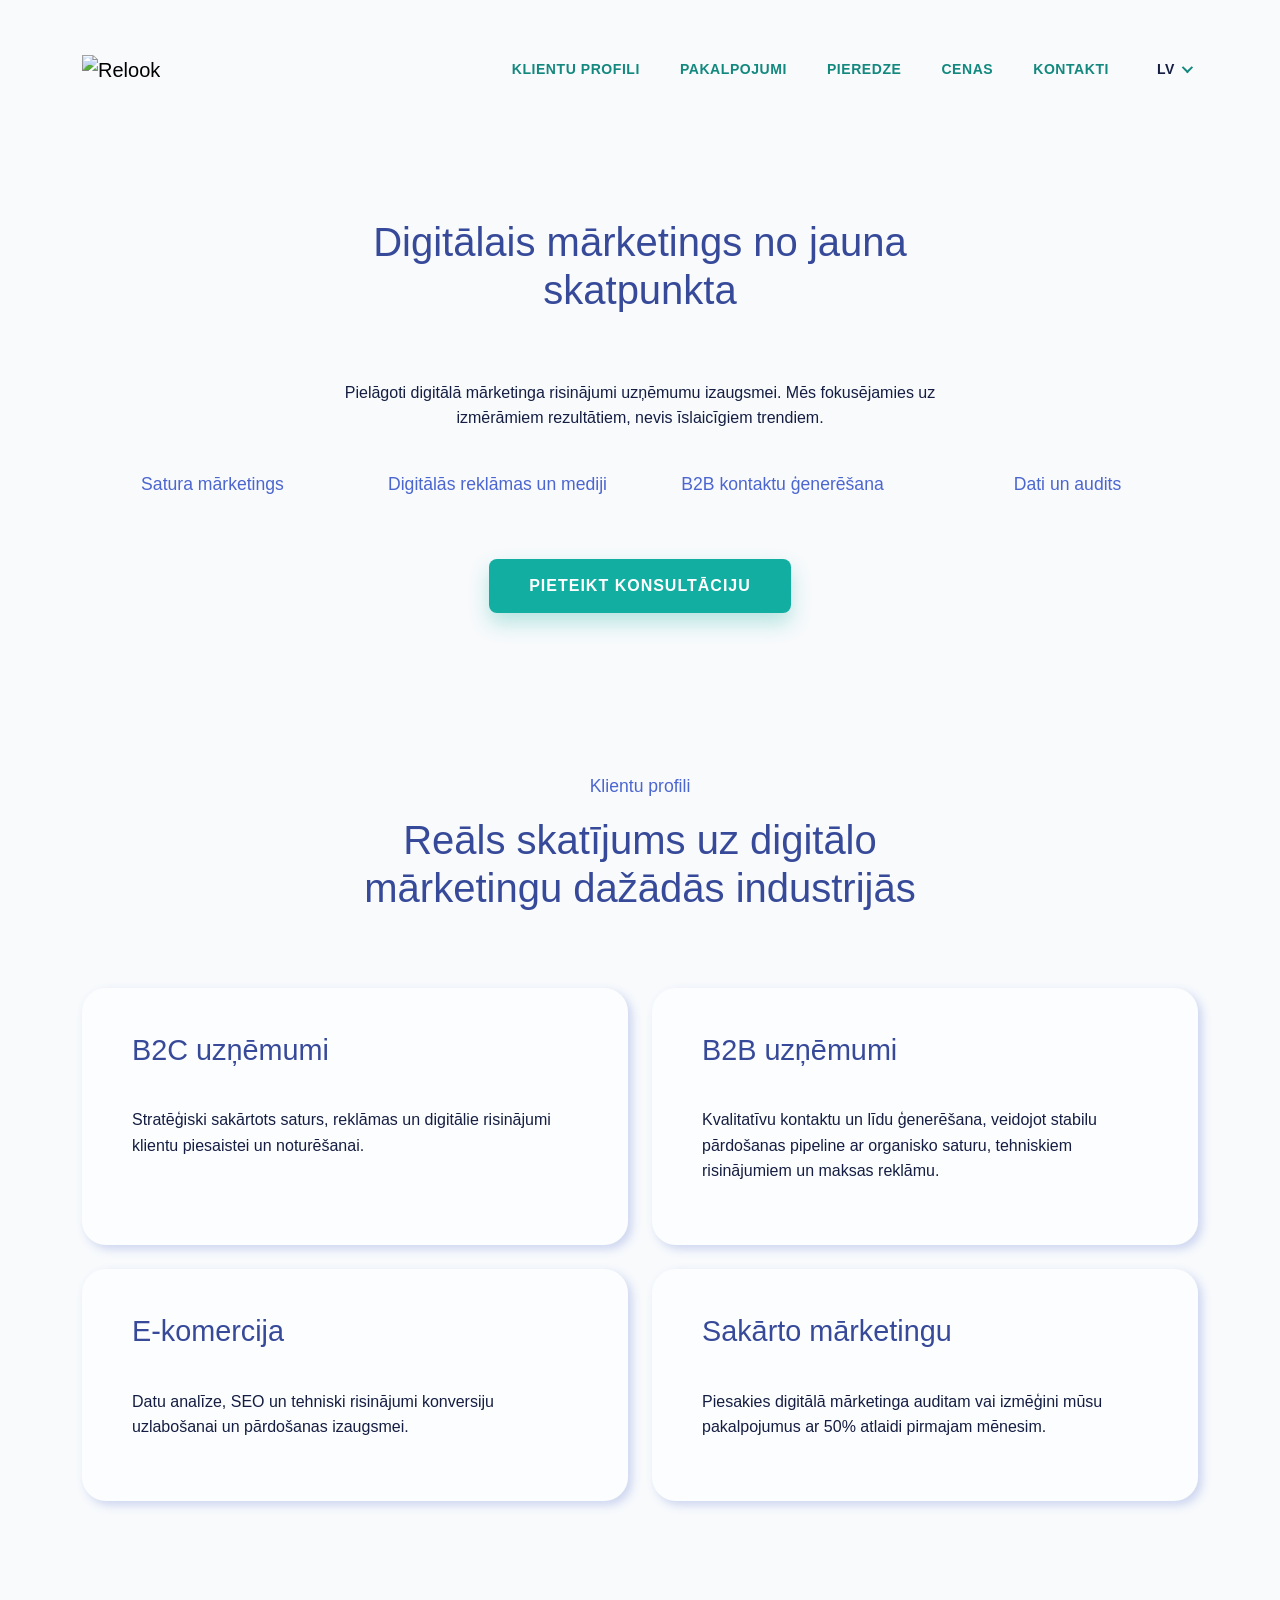
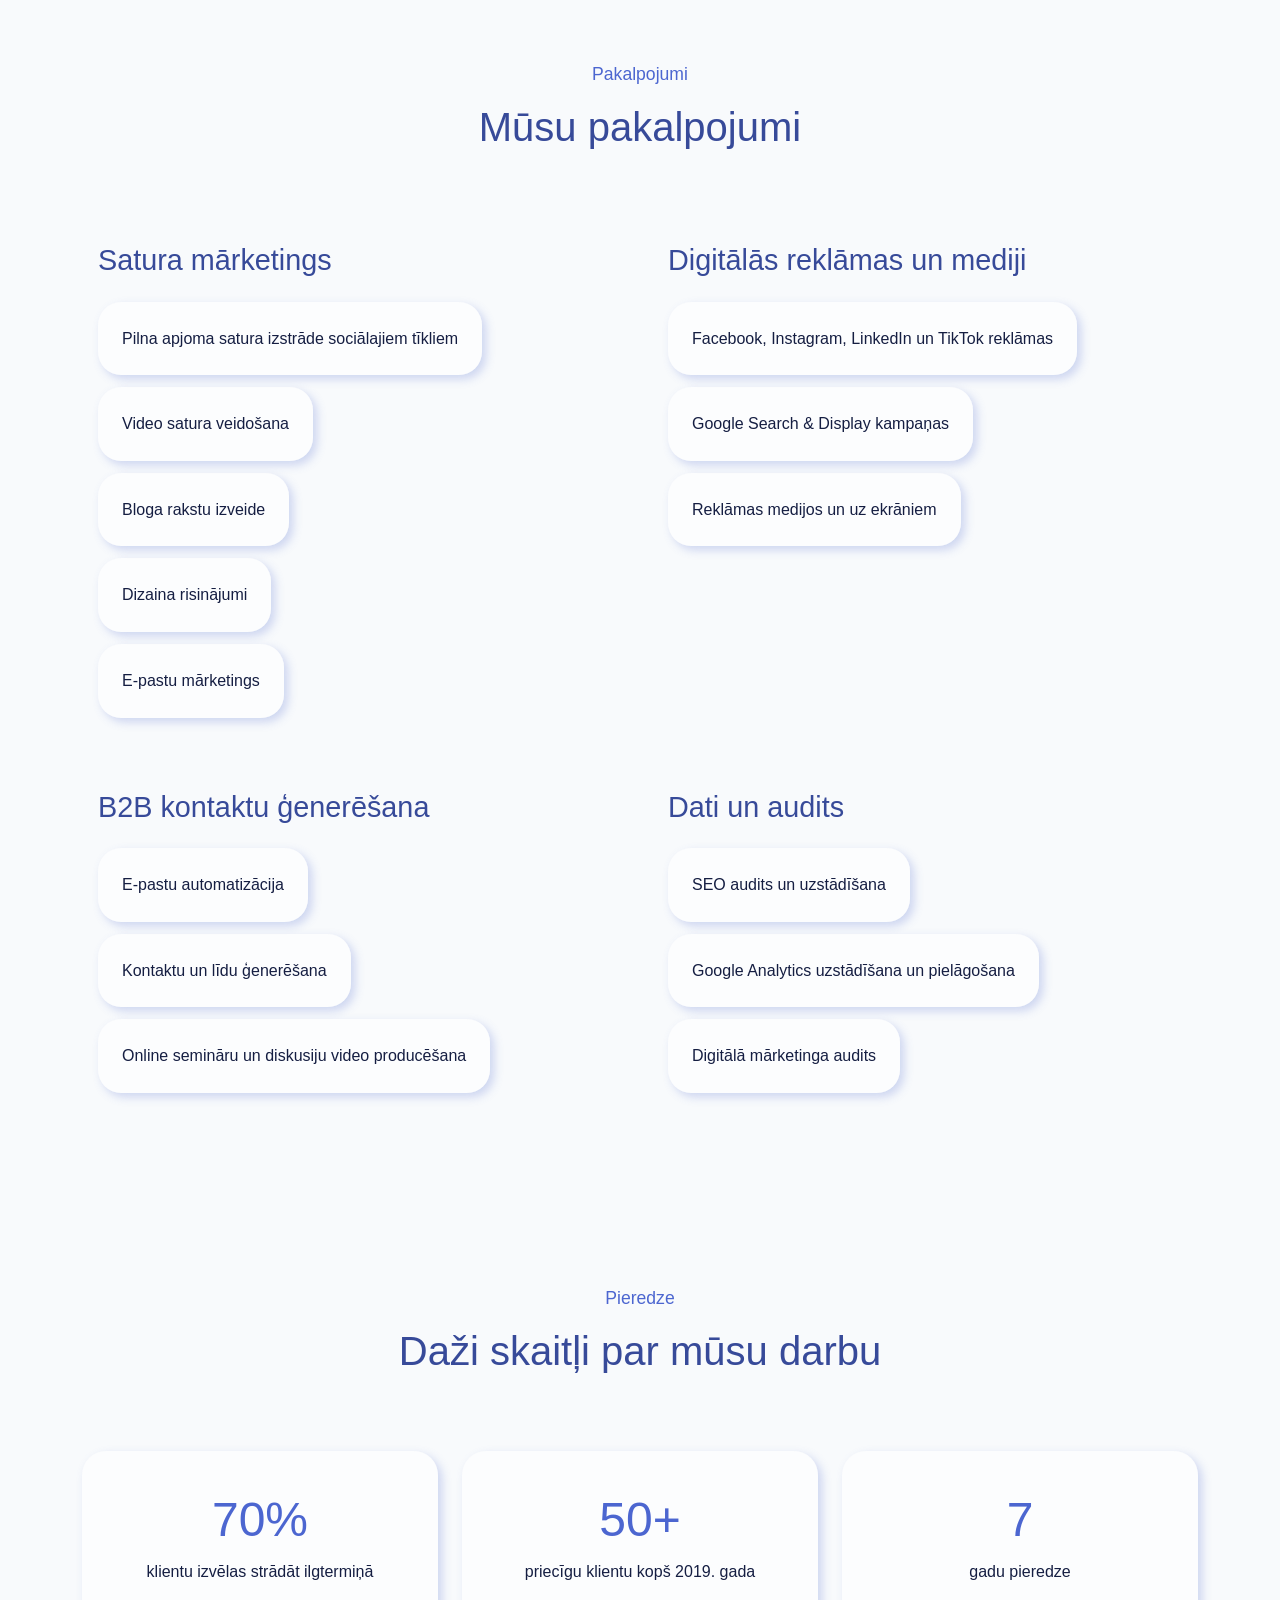
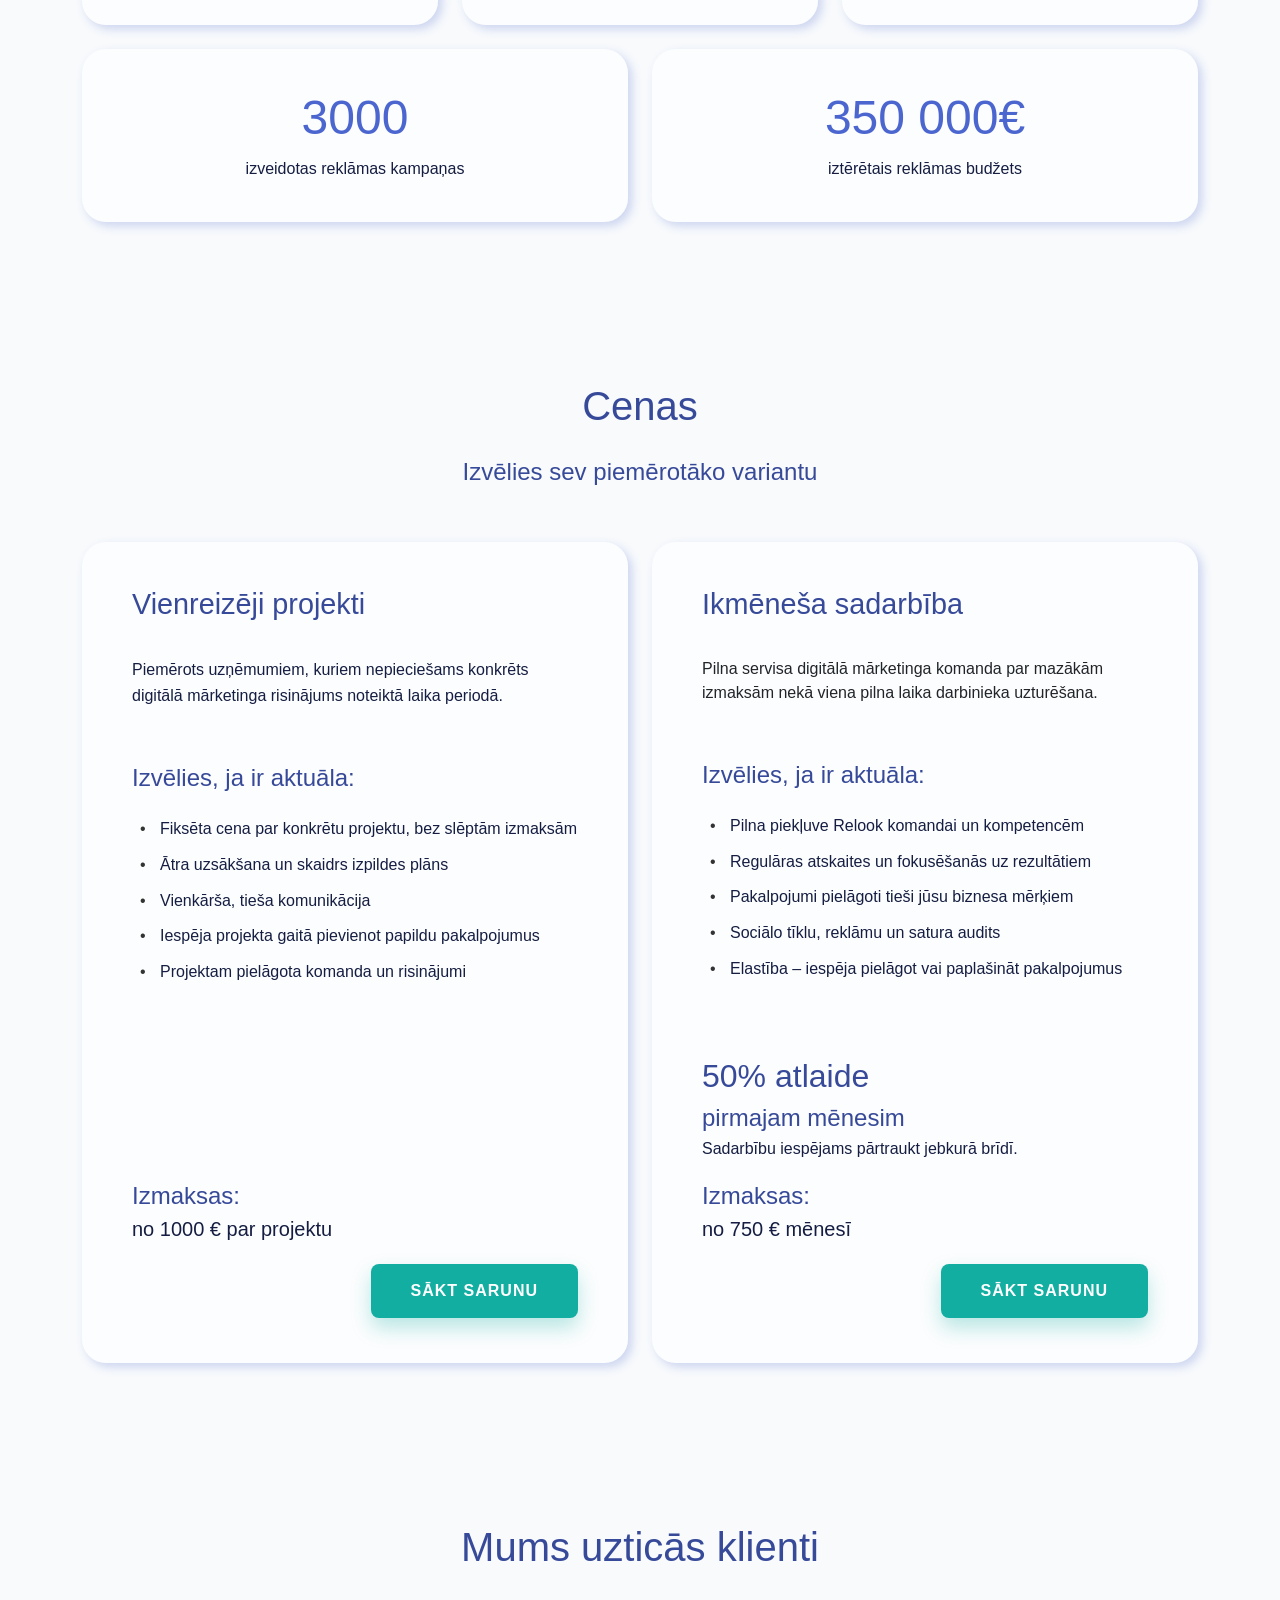
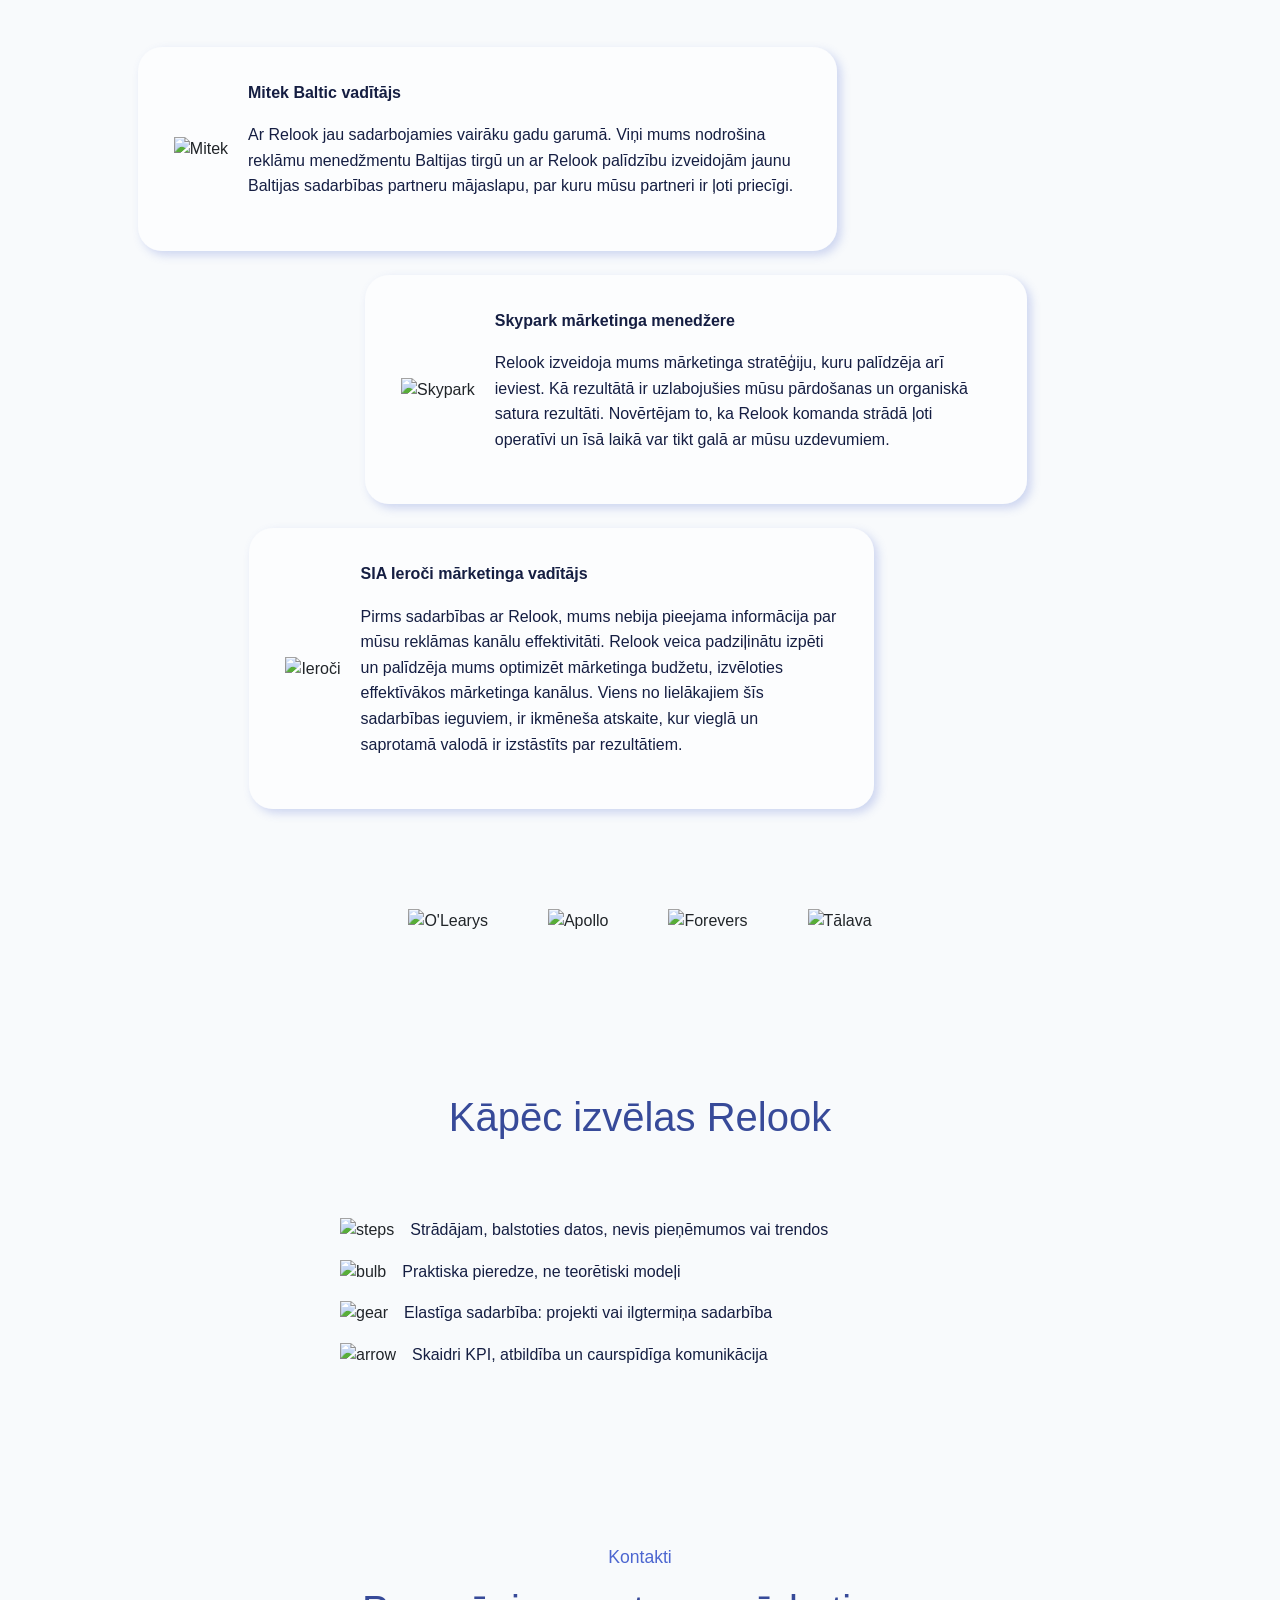
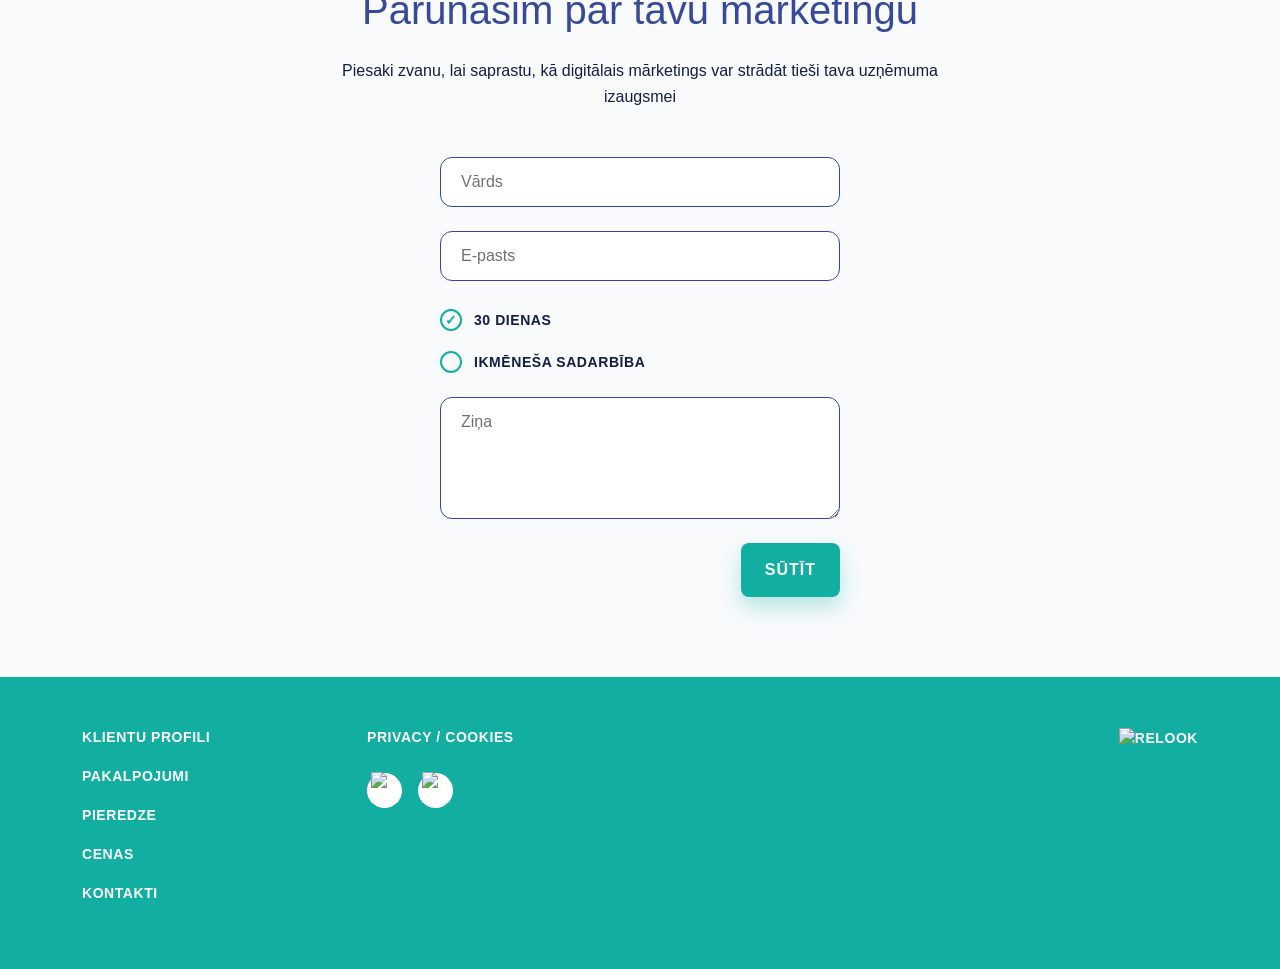
==== commit bf984e3c: "Animations" ====
--- a/index.html
+++ b/index.html
@@ -41,7 +41,7 @@
   <header>
     <nav class="navbar navbar-expand-lg navbar-light py-5">
       <div class="container">
-        <a class="navbar-brand" href="/">
+        <a class="navbar-brand" href="./">
           <img src="img/relook.svg" alt="Relook" height="24" class="logo-default">
           <img src="img/footer_logo.svg" alt="Relook" height="24" class="logo-white">
         </a>
--- a/css/style.css
+++ b/css/style.css
@@ -113,9 +113,13 @@
 }
 
 @media (max-width: 991.98px) {
-  /* Full-screen overlay */
-  .navbar-collapse.collapsing,
-  .navbar-collapse.show {
+  /*
+   * Position/layout is driven by .overlay-open / .overlay-closing on the
+   * navbar — never by Bootstrap's own .show / .collapsing — so the overlay
+   * stays fixed even during the 1-frame gap where Bootstrap swaps classes.
+   */
+  .navbar.overlay-open .navbar-collapse,
+  .navbar.overlay-closing .navbar-collapse {
     position: fixed;
     top: 0;
     left: 0;
@@ -131,49 +135,69 @@
     padding: 80px 24px 40px;
   }
 
-  .navbar-collapse.collapsing {
+  /* Fade in when opening */
+  .navbar.overlay-open .navbar-collapse.collapsing {
+    opacity: 0;
     transition: opacity 0.25s ease !important;
-    opacity: 0;
-  }
-
-  .navbar-collapse.show {
+  }
+
+  .navbar.overlay-open .navbar-collapse.show {
     opacity: 1;
     transition: opacity 0.25s ease;
   }
 
+  /* Fade out when closing */
+  .navbar.overlay-closing .navbar-collapse {
+    opacity: 0;
+    transition: opacity 0.25s ease !important;
+    pointer-events: none;
+  }
+
   /* Brand and toggler float above the overlay */
   .navbar.overlay-open .navbar-brand,
-  .navbar.overlay-open .navbar-toggler {
+  .navbar.overlay-open .navbar-toggler,
+  .navbar.overlay-closing .navbar-brand,
+  .navbar.overlay-closing .navbar-toggler {
     position: relative;
     z-index: 1042;
   }
 
   /* Logo swap */
-  .navbar.overlay-open .logo-default {
+  .navbar.overlay-open .logo-default,
+  .navbar.overlay-closing .logo-default {
     display: none;
   }
 
-  .navbar.overlay-open .logo-white {
+  .navbar.overlay-open .logo-white,
+  .navbar.overlay-closing .logo-white {
     display: inline-block;
   }
 
-  /* Toggler: X icon when overlay open */
+  /* Toggler: X icon when overlay open or closing */
+  .navbar.overlay-open .navbar-toggler,
+  .navbar.overlay-closing .navbar-toggler {
+    border-color: rgba(255, 255, 255, 0.5);
+    pointer-events: none;
+  }
+
   .navbar.overlay-open .navbar-toggler {
-    border-color: rgba(255, 255, 255, 0.5);
-  }
-
-  .navbar.overlay-open .navbar-toggler-icon {
+    pointer-events: auto;
+  }
+
+  .navbar.overlay-open .navbar-toggler-icon,
+  .navbar.overlay-closing .navbar-toggler-icon {
     background-image: url("data:image/svg+xml,%3csvg xmlns='http://www.w3.org/2000/svg' viewBox='0 0 30 30'%3e%3cline x1='4' y1='4' x2='26' y2='26' stroke='white' stroke-width='2.5' stroke-linecap='round'/%3e%3cline x1='26' y1='4' x2='4' y2='26' stroke='white' stroke-width='2.5' stroke-linecap='round'/%3e%3c/svg%3e");
   }
 
   /* Nav links in overlay */
-  .navbar-collapse.show .navbar-nav {
+  .navbar.overlay-open .navbar-collapse .navbar-nav,
+  .navbar.overlay-closing .navbar-collapse .navbar-nav {
     width: 100%;
     align-items: center;
     gap: 0 !important;
   }
 
-  .navbar-collapse.show .navbar-nav > .nav-item > .nav-link {
+  .navbar.overlay-open .navbar-collapse .navbar-nav > .nav-item > .nav-link {
     color: #ffffff !important;
     font-size: 1.5rem !important;
     font-weight: 700 !important;
@@ -183,7 +207,7 @@
     text-align: center;
   }
 
-  .navbar-collapse.show .navbar-nav > .nav-item > .nav-link:hover {
+  .navbar.overlay-open .navbar-collapse .navbar-nav > .nav-item > .nav-link:hover {
     color: #ffffff !important;
     opacity: 0.75;
   }
@@ -749,6 +773,7 @@
   border-radius: 50%;
   cursor: pointer;
   position: relative;
+  background: none;
 }
 
 .custom-radio input[type="radio"]:checked::after {
@@ -842,4 +867,58 @@
 
 #privacy .card {
   border: none;
+}
+
+/* ============================================
+   Page Animations
+   ============================================ */
+
+/* --- Hero: animate on load --- */
+@keyframes fadeUp {
+  from { opacity: 0; transform: translateY(22px); }
+  to   { opacity: 1; transform: translateY(0); }
+}
+
+#hero h1 {
+  animation: fadeUp 0.65s ease both;
+}
+
+#hero > .container > p {
+  animation: fadeUp 0.65s ease 0.15s both;
+}
+
+#hero .list-unstyled {
+  animation: fadeUp 0.65s ease 0.28s both;
+}
+
+#hero .btn-primary {
+  animation: fadeUp 0.65s ease 0.42s both;
+}
+
+/* --- Scroll reveal --- */
+[data-reveal] {
+  opacity: 0;
+  transform: translateY(22px);
+  transition: opacity 0.55s ease, transform 0.55s ease;
+}
+
+[data-reveal].is-visible {
+  opacity: 1;
+  transform: translateY(0);
+}
+
+/* Respect reduced-motion preference */
+@media (prefers-reduced-motion: reduce) {
+  #hero h1,
+  #hero > .container > p,
+  #hero .list-unstyled,
+  #hero .btn-primary {
+    animation: none;
+  }
+
+  [data-reveal] {
+    opacity: 1;
+    transform: none;
+    transition: none;
+  }
 }
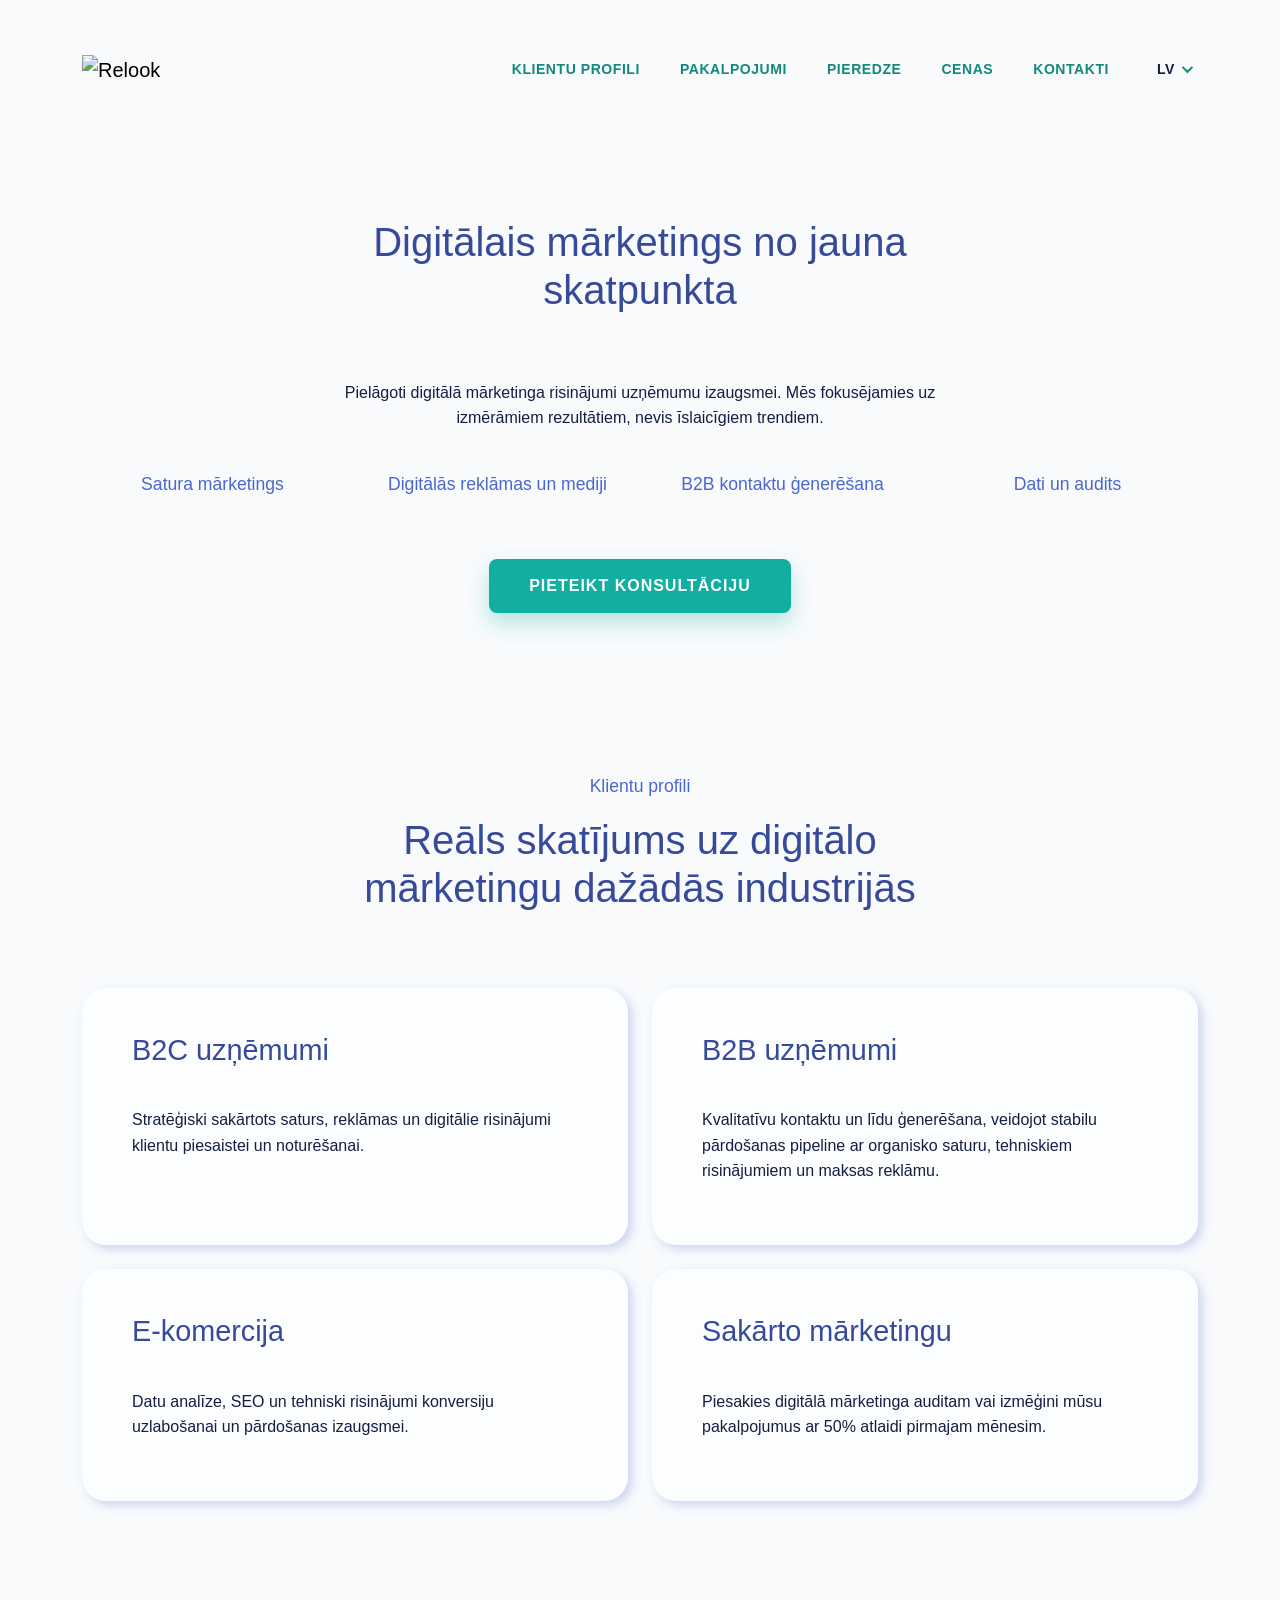
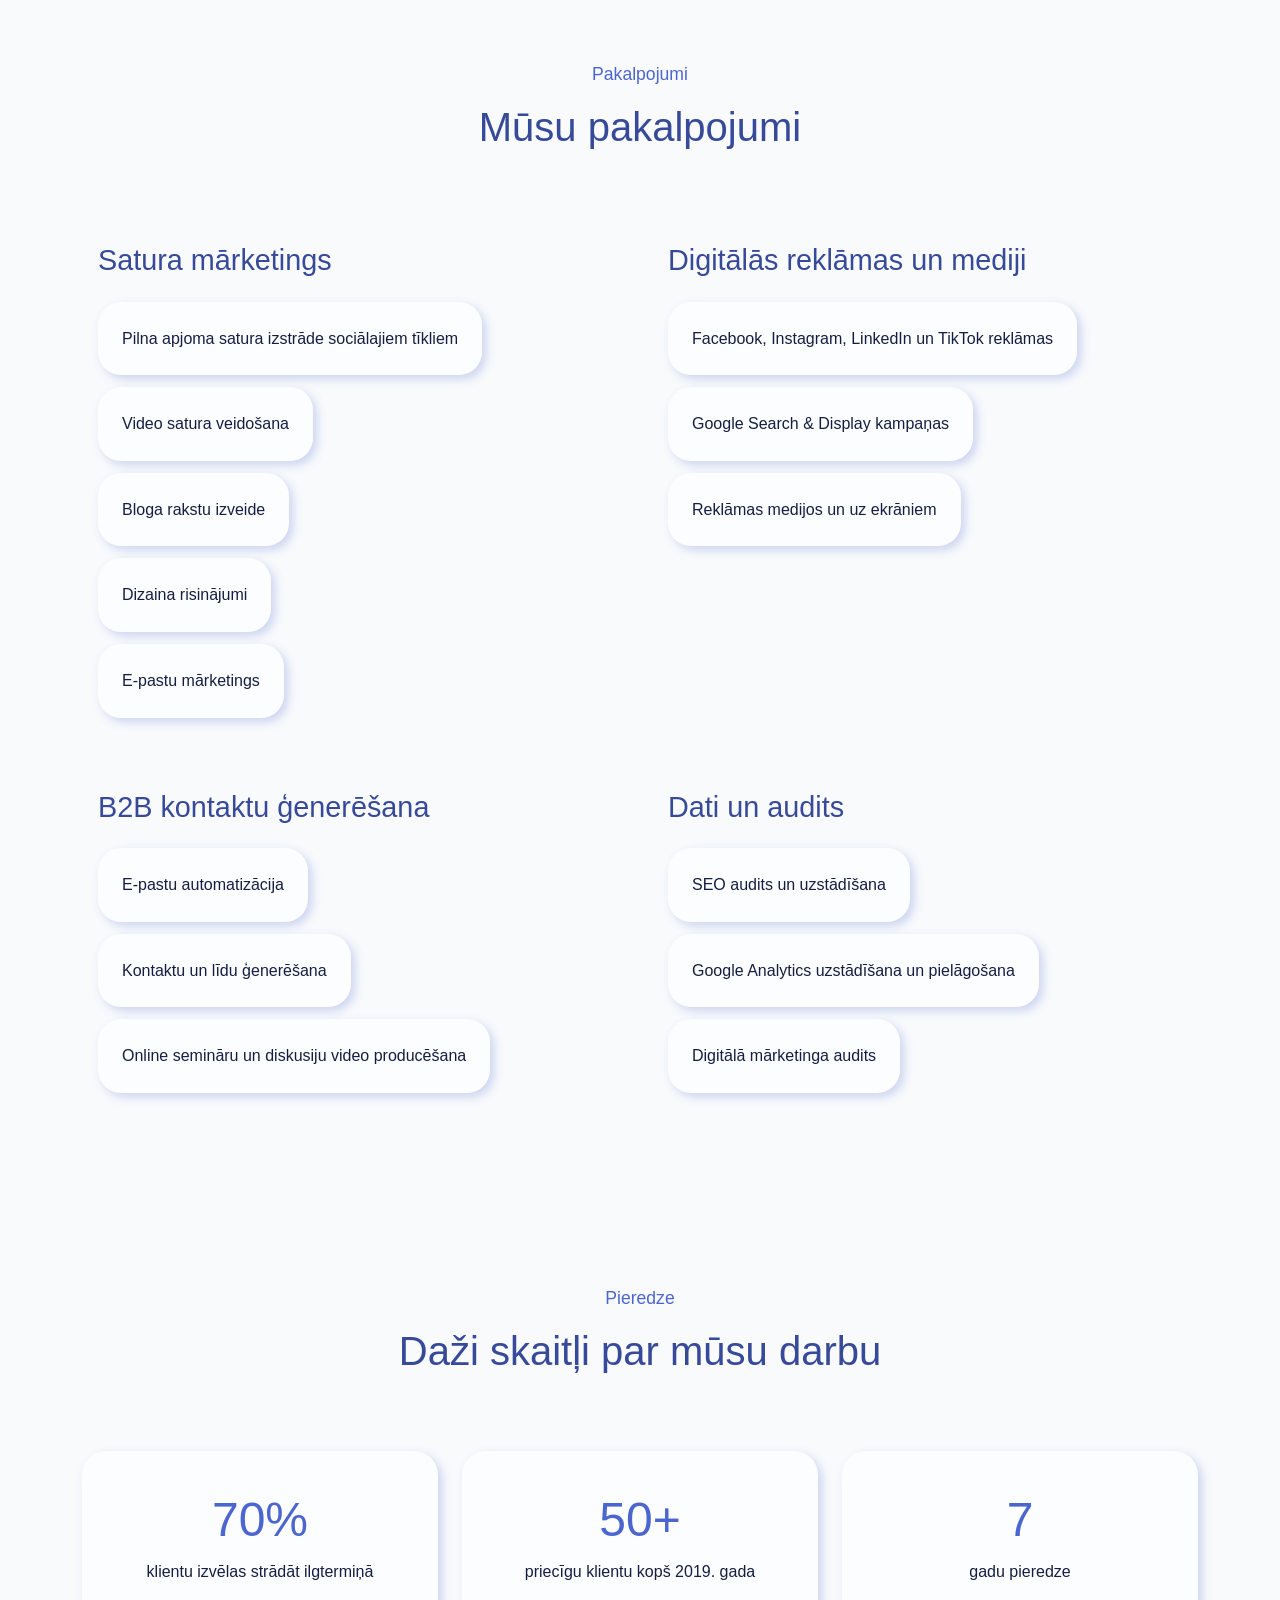
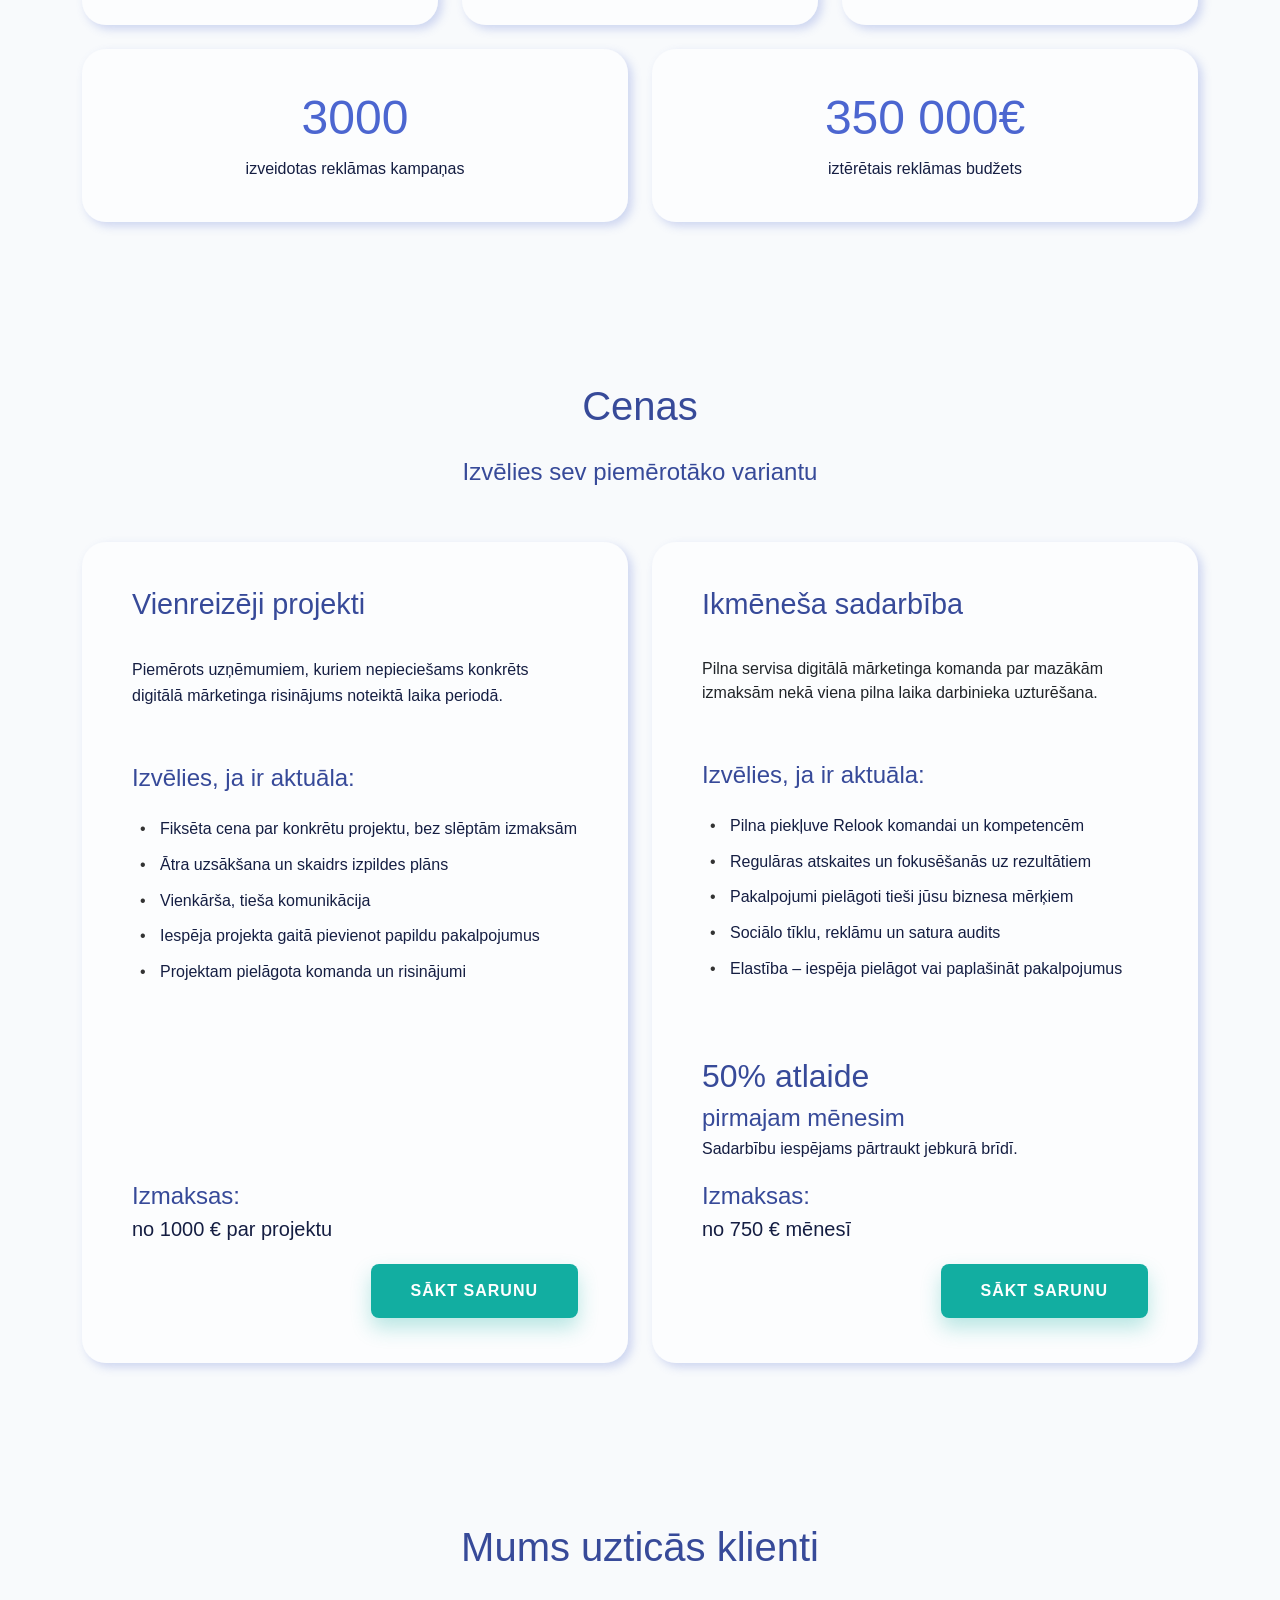
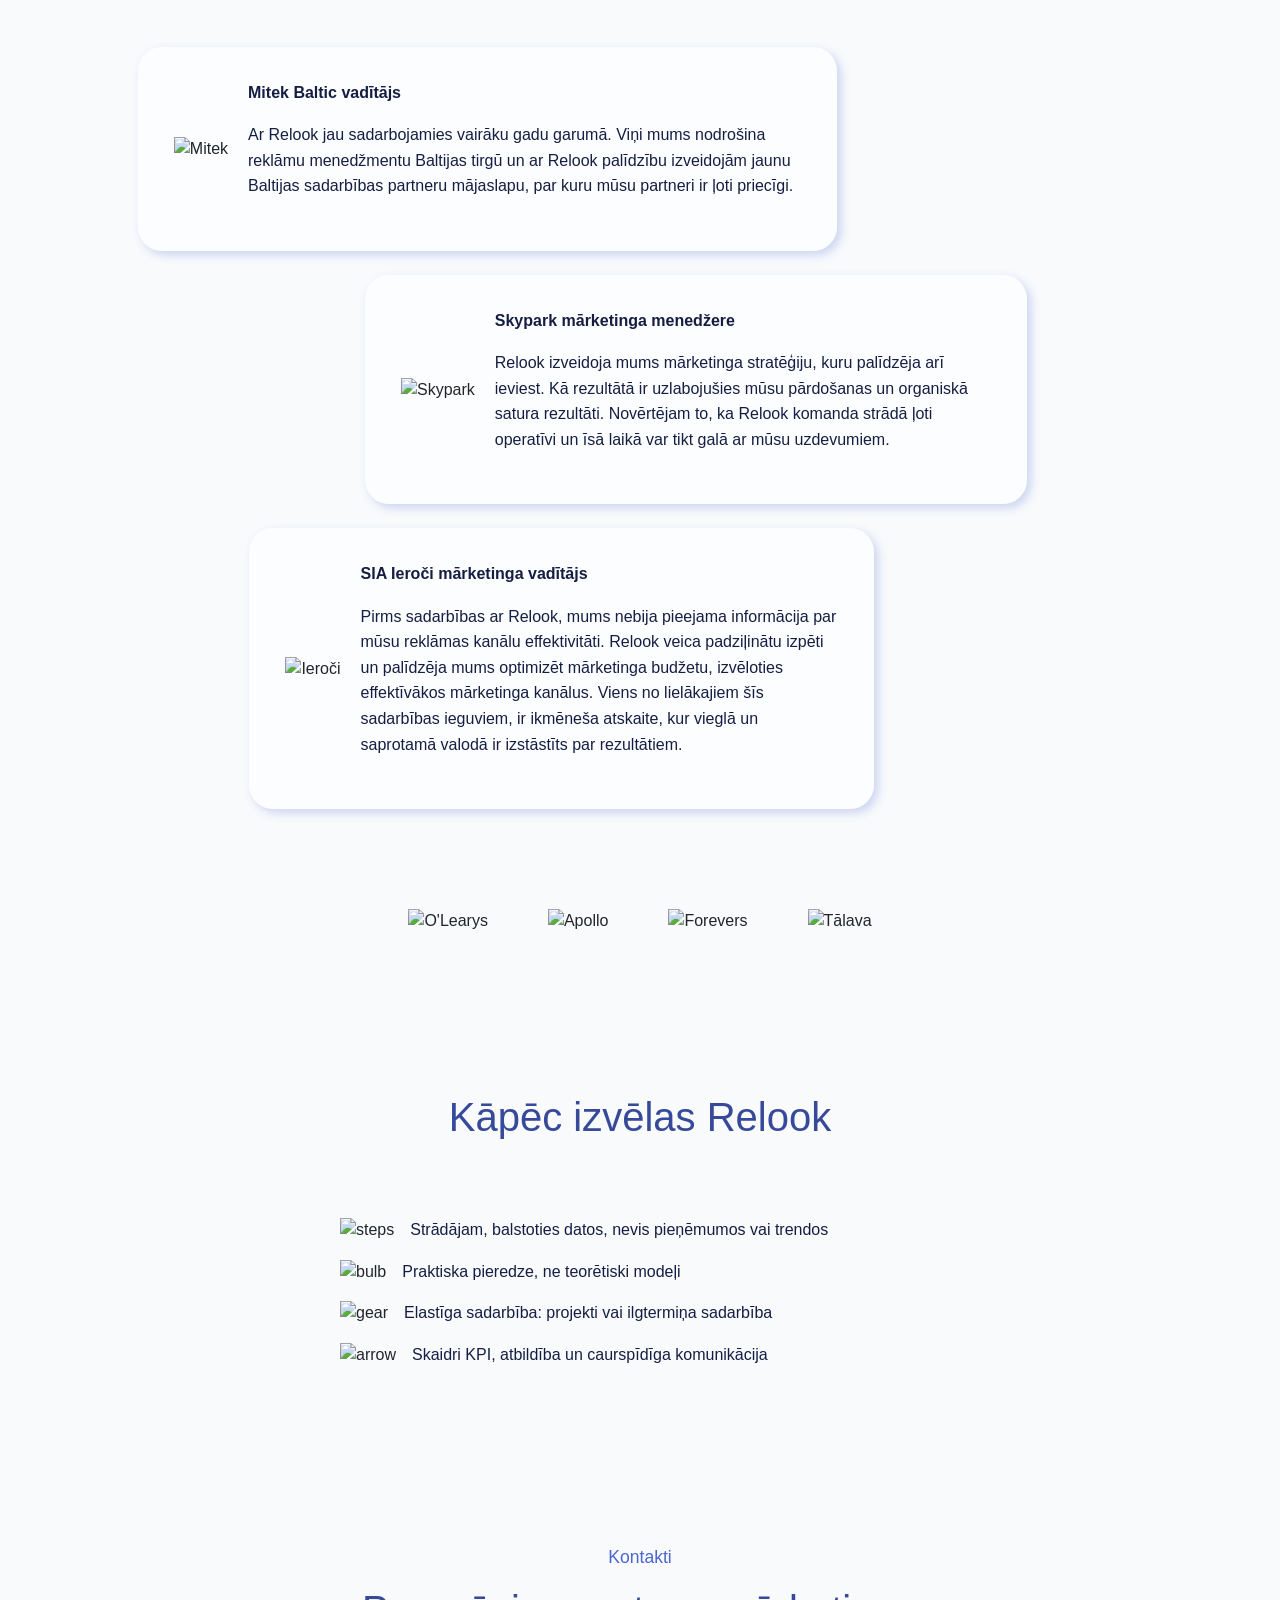
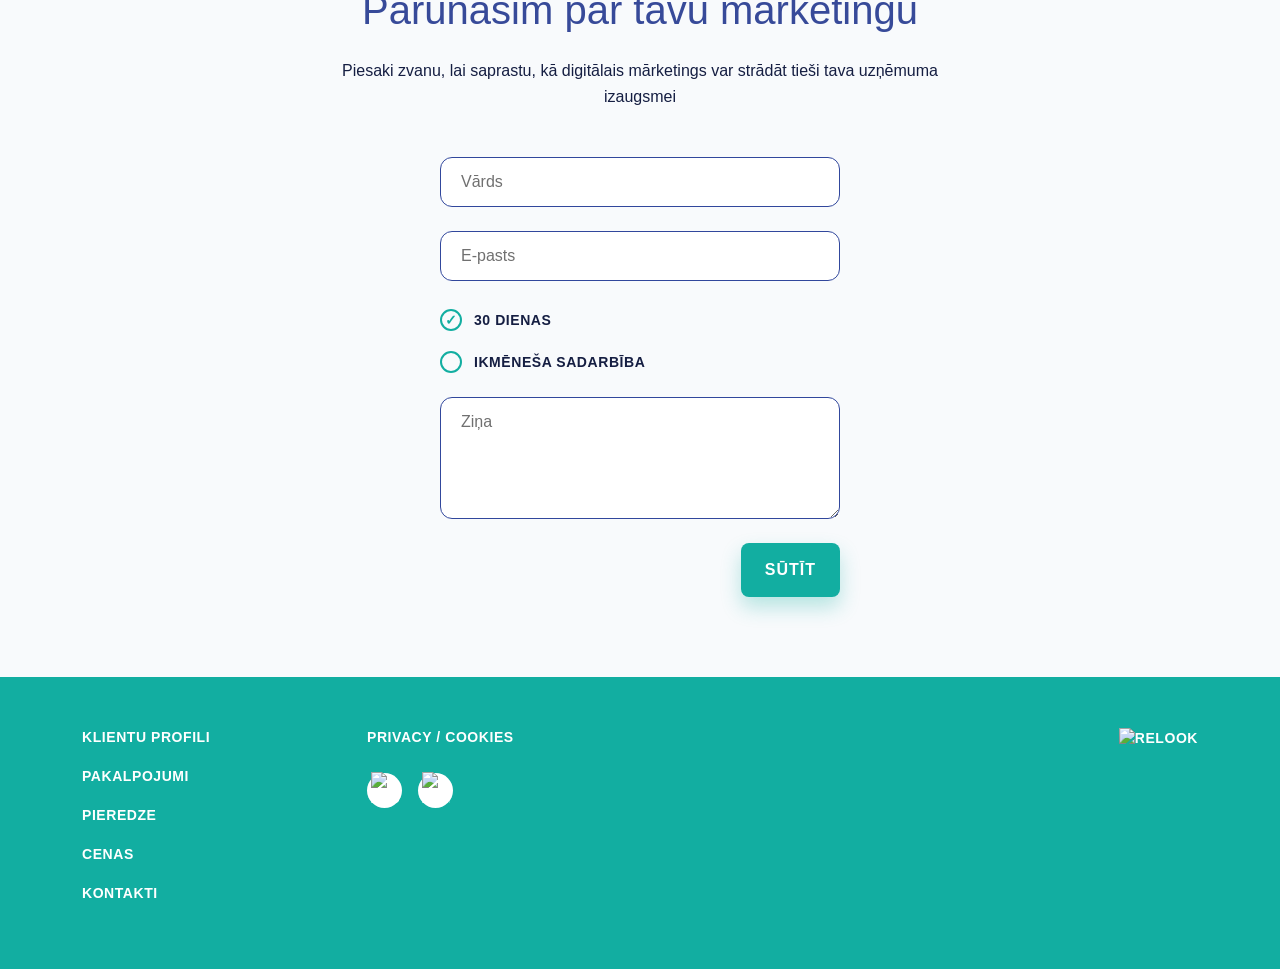
==== commit 7951acdc: "Fixed form submission" ====
--- a/index.html
+++ b/index.html
@@ -427,7 +427,7 @@
         <h2 class="text-center mb-4">Parunāsim par tavu mārketingu</h2>
         <p class="text-center mb-5 mx-auto">Piesaki zvanu, lai saprastu, kā digitālais mārketings var strādāt tieši tava uzņēmuma izaugsmei</p>
 
-        <form class="contact-form mx-auto">
+        <form id="contact-form" class="contact-form mx-auto">
           <div class="mb-4">
             <label for="name" class="form-label visually-hidden">Vārds</label>
             <input type="text" class="form-control custom-input" id="name" name="name" placeholder="Vārds" required>
@@ -458,7 +458,13 @@
           <div class="text-end">
             <button type="submit" class="btn btn-primary px-4">Sūtīt</button>
           </div>
+
+          <p id="form-error" class="form-error" hidden>Kaut kas nogāja greizi. Lūdzu, mēģiniet vēlreiz vēlāk.</p>
         </form>
+
+        <div id="form-success" class="text-center" hidden>
+          <h2>Paldies!<br>Sazināsimies ar tevi drīzumā.</h2>
+        </div>
       </div>
     </section>
 
--- a/css/style.css
+++ b/css/style.css
@@ -2,6 +2,12 @@
   --color-nav-bar-text: #13887E;
   --color-text-normal: #151E42;
   --color-text-lighter: #4C66D0;
+
+  /* Animation timing — change these to adjust speed site-wide */
+  --hero-duration: 0.65s;       /* hero load animation duration */
+  --hero-delay-step: 0.13s;     /* delay between each hero element */
+  --reveal-duration: 0.55s;     /* scroll-reveal animation duration */
+  --reveal-stagger: 0.12s;      /* delay between staggered siblings (set in JS) */
 }
 
 body, h1, h2, h3, h4, h5, h6, p, span, a, li {
@@ -261,6 +267,7 @@
     align-items: center;
     gap: 0;
     padding-bottom: 8px;
+    padding-right: 20px;
   }
 
   .mobile-lang-options .lang-option {
@@ -813,6 +820,34 @@
   margin-top: 0;
 }
 
+#contacts .container #form-success {
+  padding: 80px 0 40px;
+  animation: fadeUp var(--reveal-duration) ease both;
+}
+
+#contacts .container .form-error {
+  padding-top: 16px;
+  color: #c0392b;
+  font-size: 14px;
+  margin-top: 12px;
+  text-align: right;
+}
+
+@keyframes btnPulse {
+  0%, 100% { opacity: 1; }
+  50%       { opacity: 0.6; }
+}
+
+.btn.btn-primary.btn--sending,
+.btn.btn-primary.btn--sending:hover,
+.btn.btn-primary.btn--sending:focus {
+  background-color: #0e9088;
+  box-shadow: 0 6px 14px rgba(30, 178, 166, 0.2);
+  transform: none;
+  cursor: not-allowed;
+  animation: btnPulse 1.2s ease-in-out infinite;
+}
+
 .footer-section {
   background-color: #12AEA1;
   color: #FFFFFF;
@@ -880,31 +915,32 @@
 }
 
 #hero h1 {
-  animation: fadeUp 0.65s ease both;
+  animation: fadeUp var(--hero-duration) ease both;
 }
 
 #hero > .container > p {
-  animation: fadeUp 0.65s ease 0.15s both;
+  animation: fadeUp var(--hero-duration) ease calc(var(--hero-delay-step) * 1) both;
 }
 
 #hero .list-unstyled {
-  animation: fadeUp 0.65s ease 0.28s both;
+  animation: fadeUp var(--hero-duration) ease calc(var(--hero-delay-step) * 2) both;
 }
 
 #hero .btn-primary {
-  animation: fadeUp 0.65s ease 0.42s both;
-}
-
-/* --- Scroll reveal --- */
+  animation: fadeUp var(--hero-duration) ease calc(var(--hero-delay-step) * 3) both;
+}
+
+/* --- Scroll reveal ---
+   Uses animation (not transition) so that after the reveal completes and
+   JS strips [data-reveal], each element returns to its own CSS rules —
+   hover transitions work normally again with no interference.          */
 [data-reveal] {
   opacity: 0;
   transform: translateY(22px);
-  transition: opacity 0.55s ease, transform 0.55s ease;
 }
 
 [data-reveal].is-visible {
-  opacity: 1;
-  transform: translateY(0);
+  animation: fadeUp var(--reveal-duration) ease forwards;
 }
 
 /* Respect reduced-motion preference */
@@ -919,6 +955,9 @@
   [data-reveal] {
     opacity: 1;
     transform: none;
-    transition: none;
+  }
+
+  [data-reveal].is-visible {
+    animation: none;
   }
 }
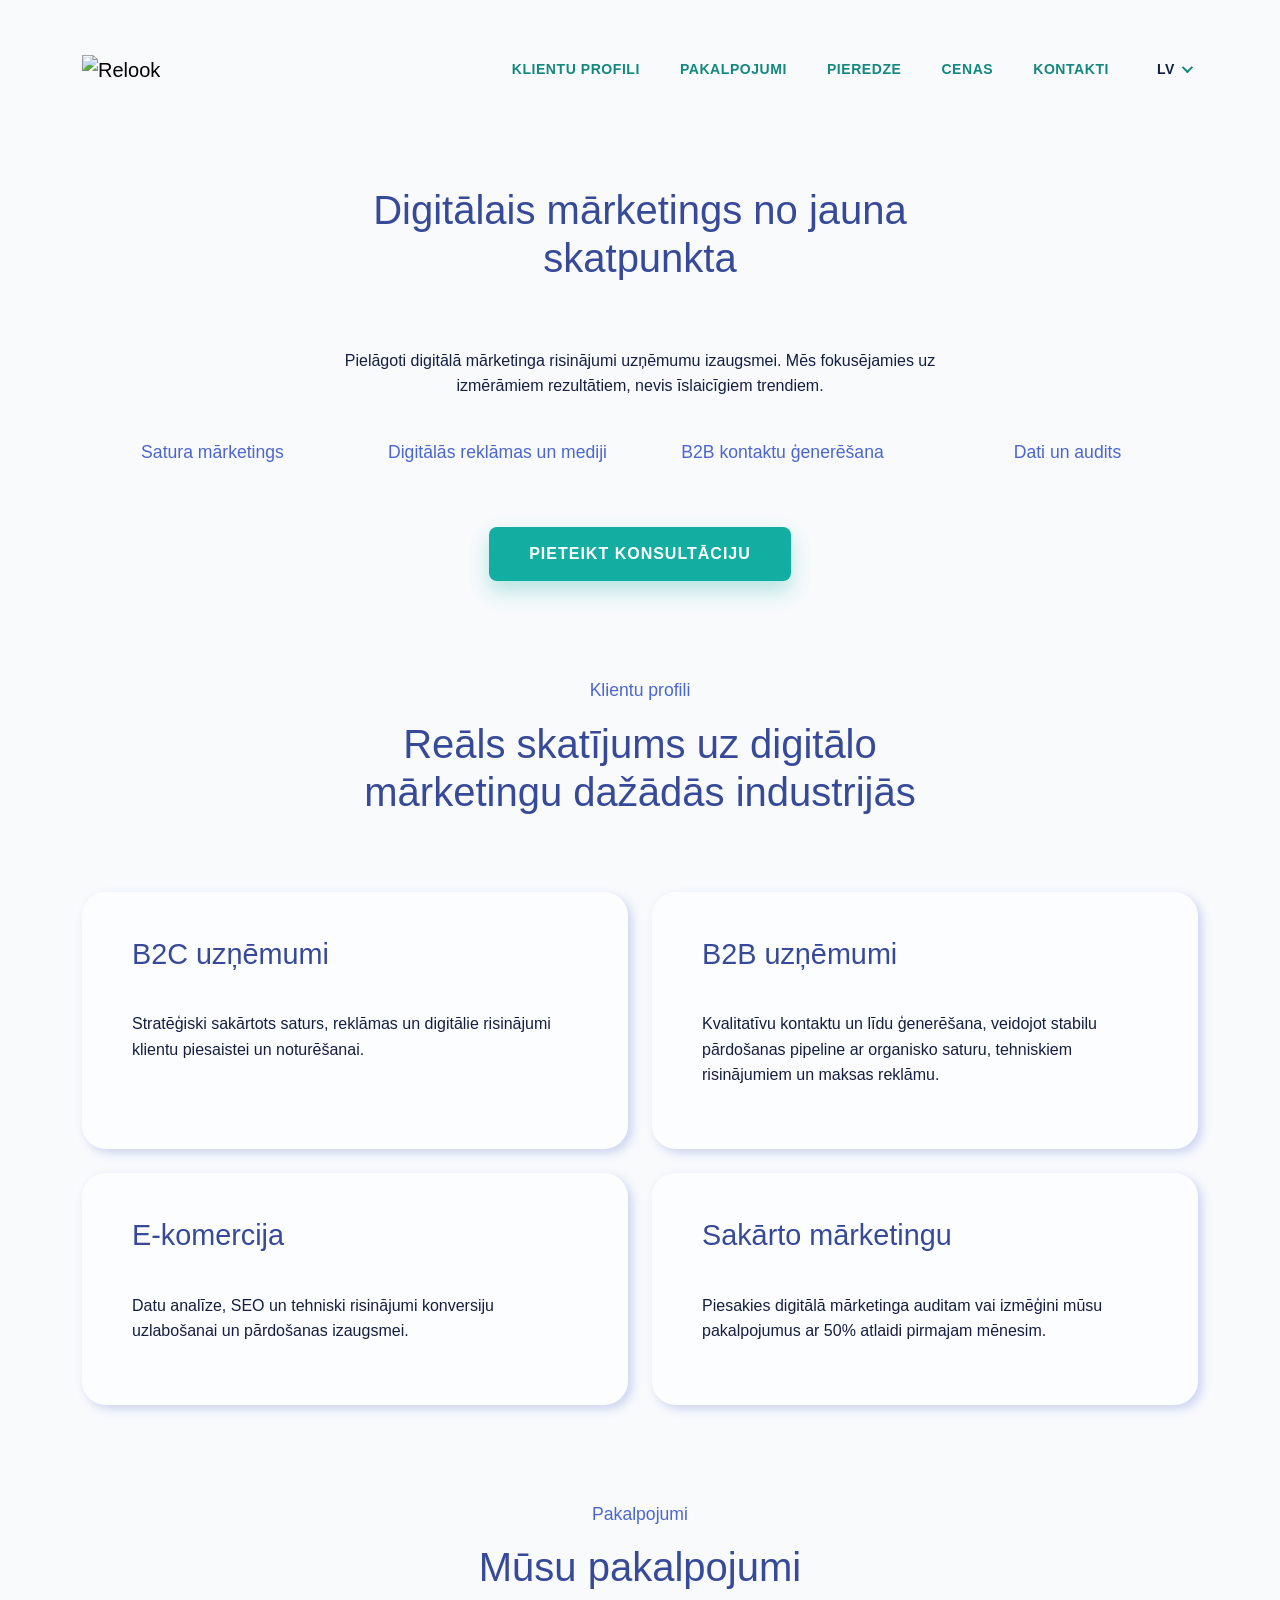
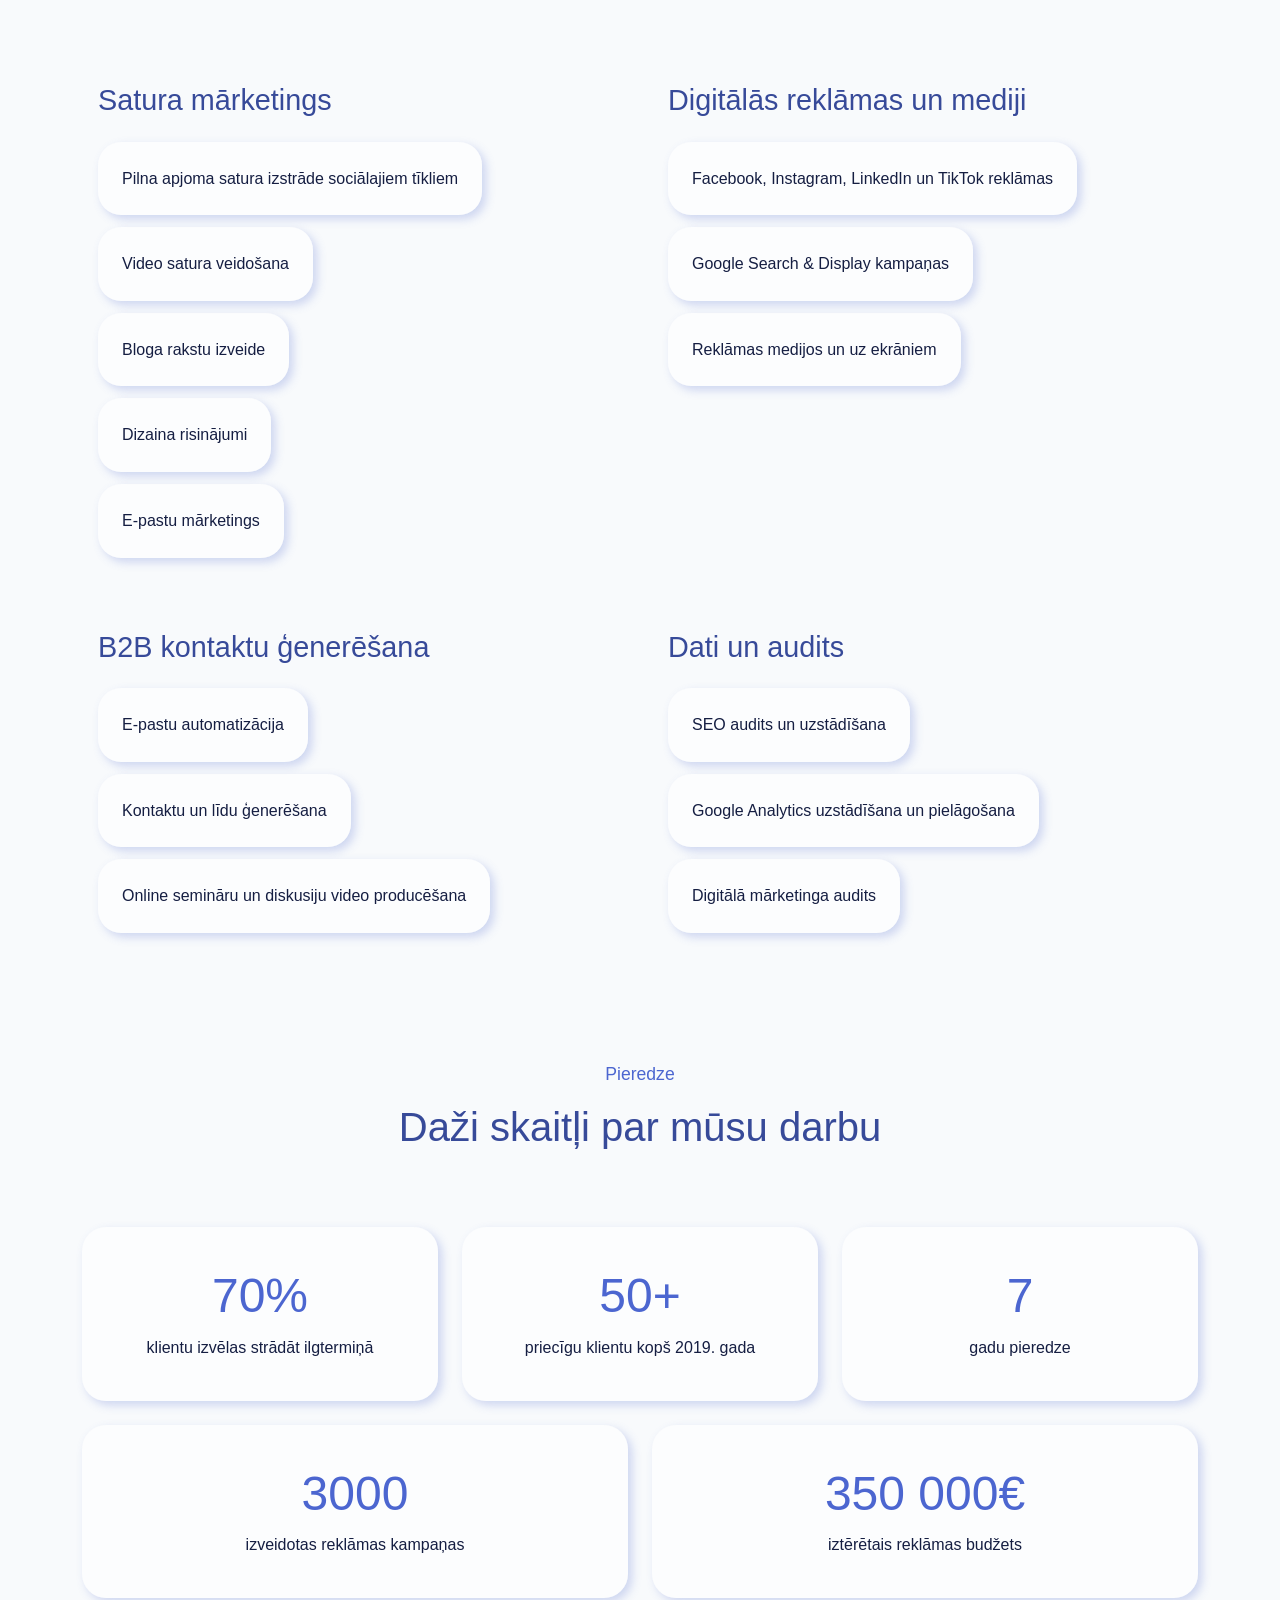
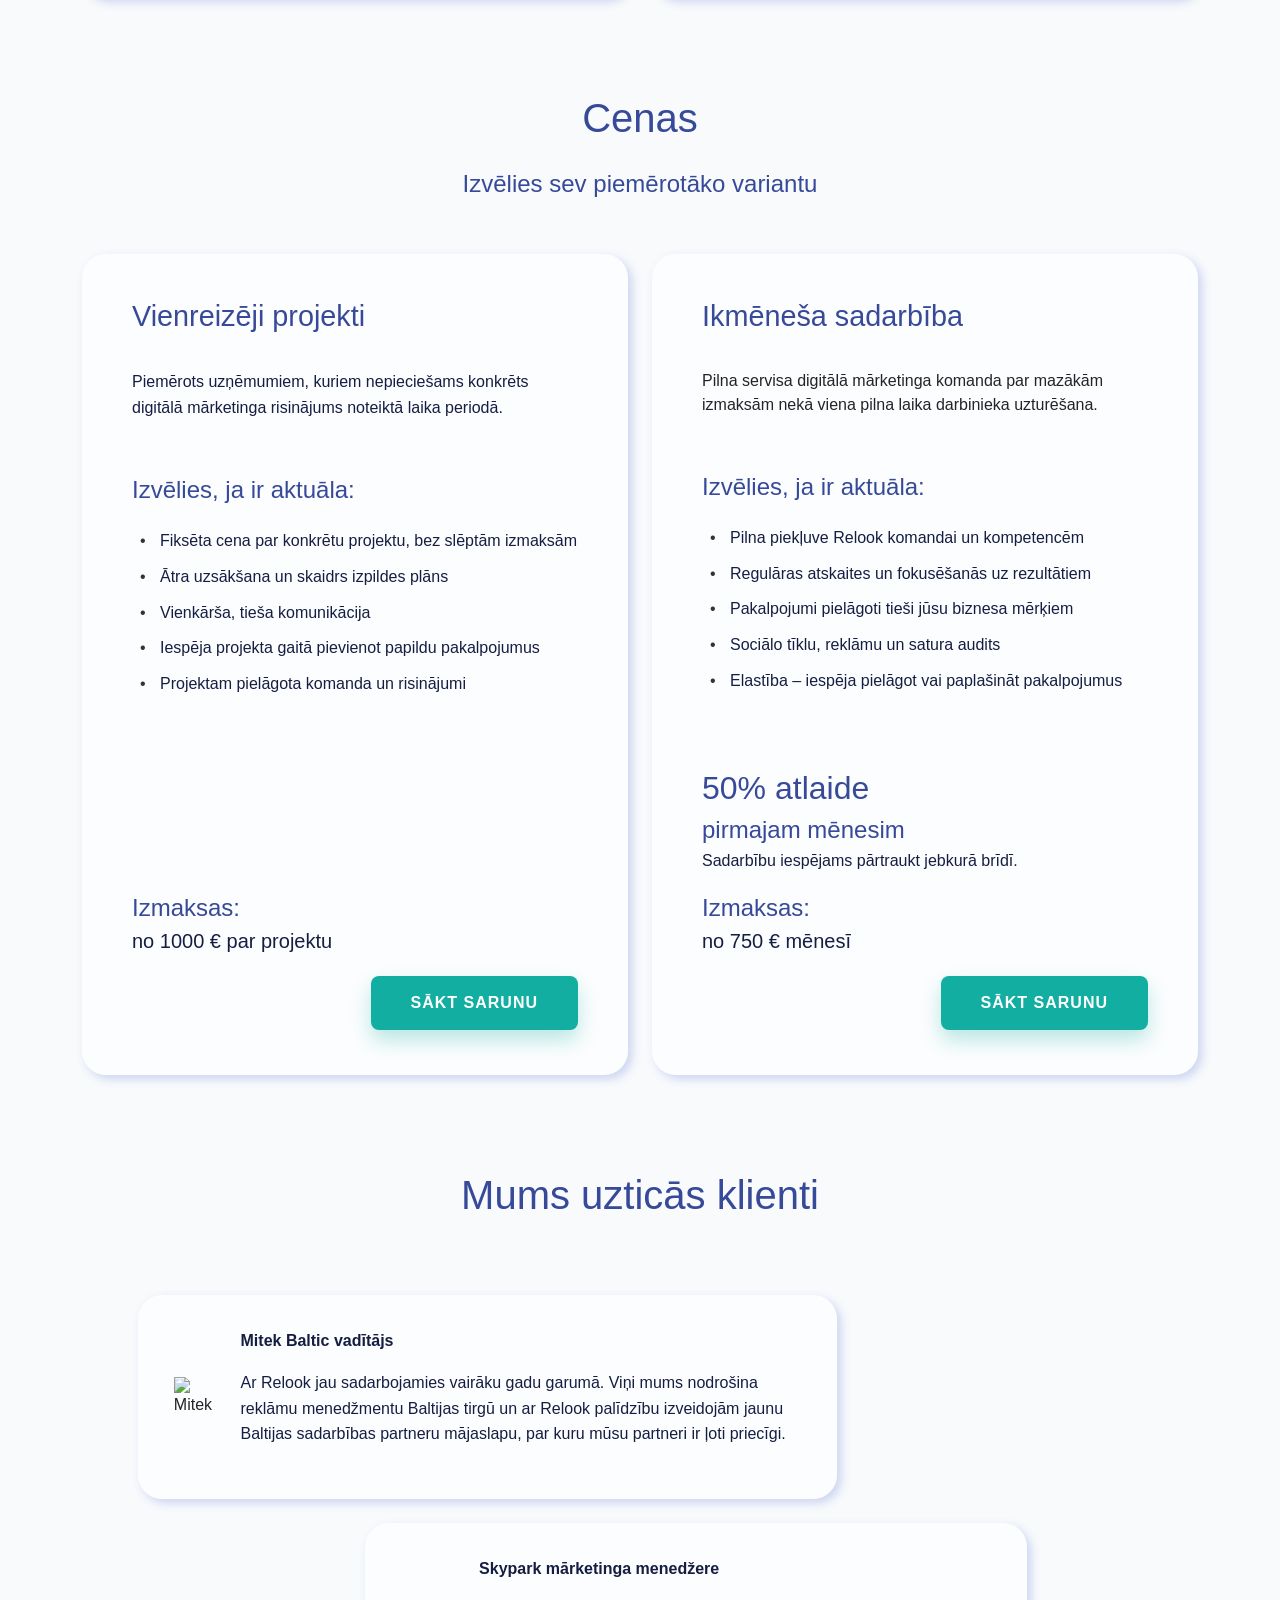
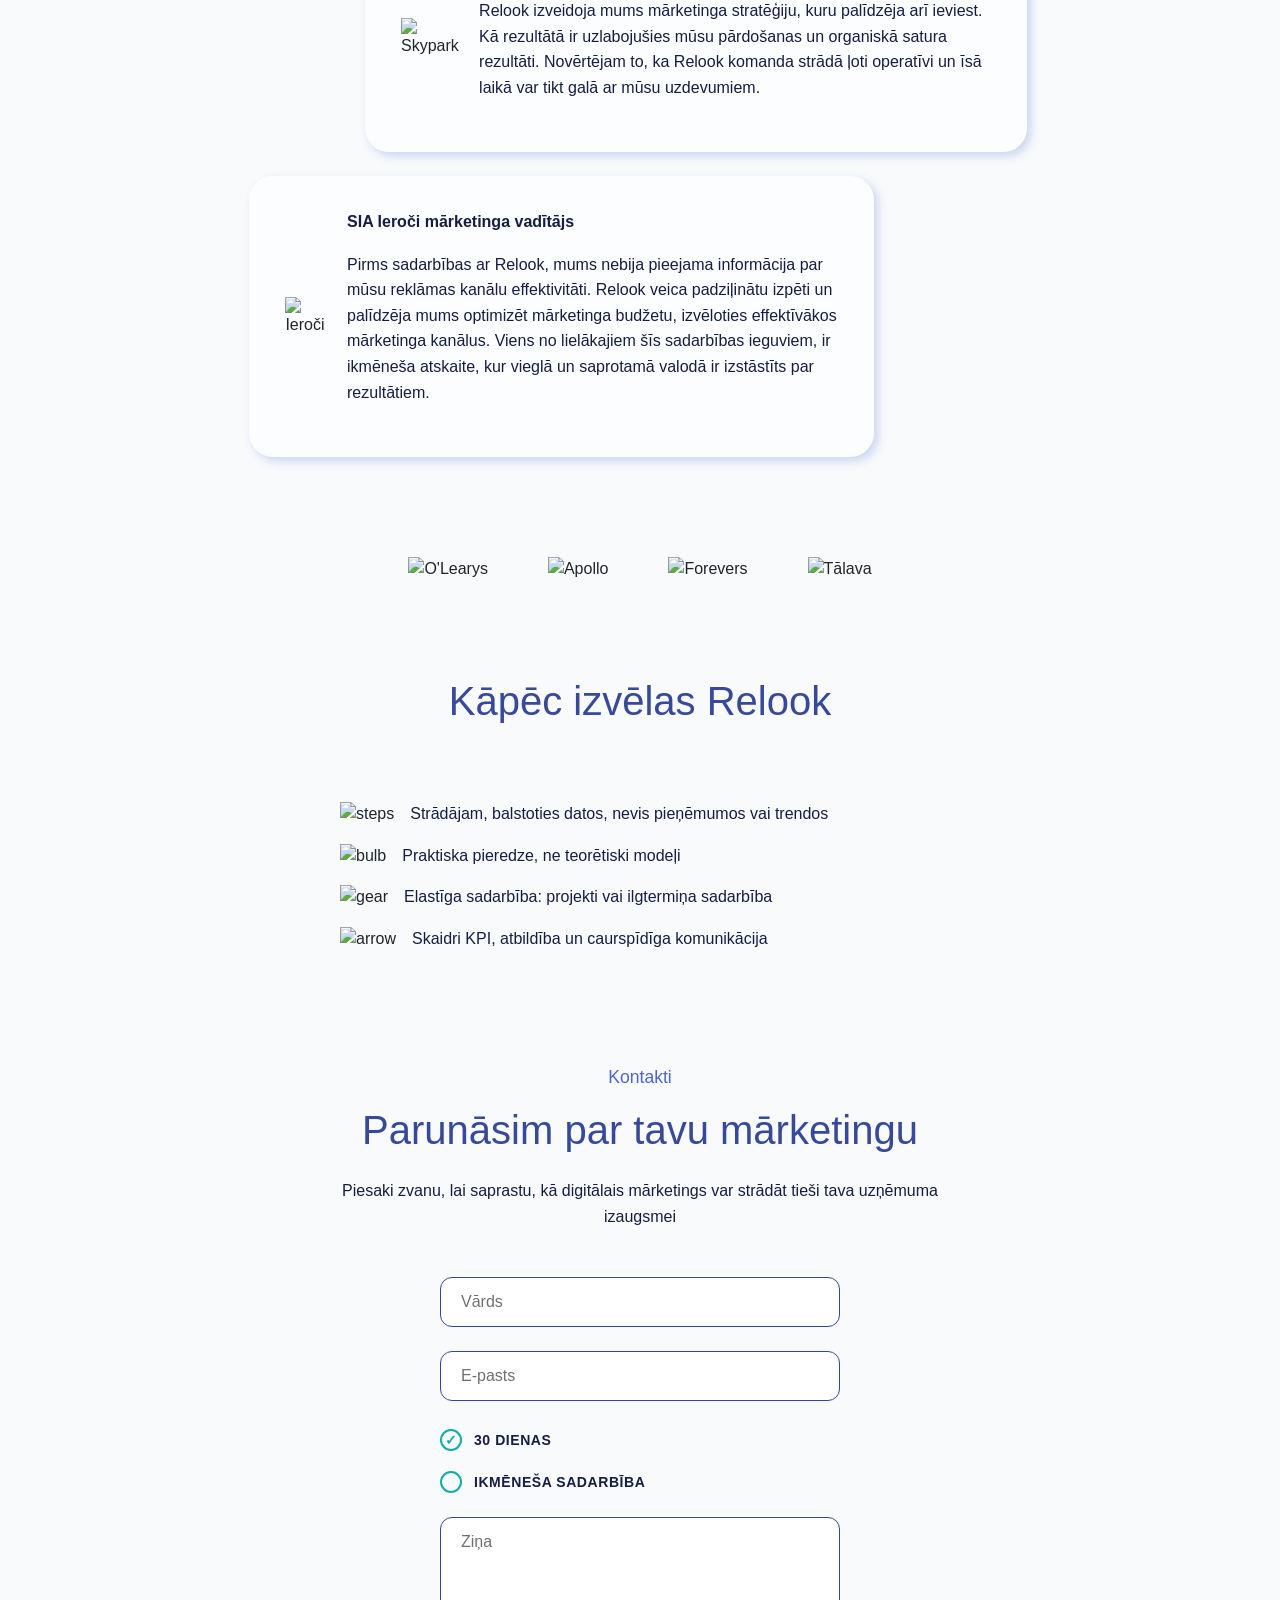
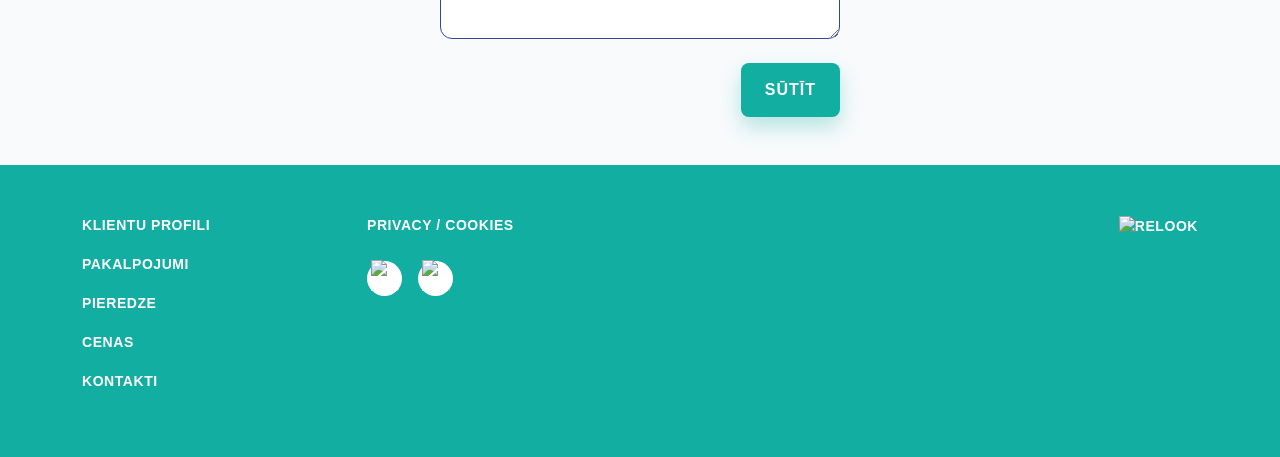
==== commit 7687f56c: "Code style fixes" ====
--- a/index.html
+++ b/index.html
@@ -14,15 +14,11 @@
   <meta property="og:image" content="">
   <meta property="og:image:alt" content="">
 
-  <!--  TODO: improve SEO -->
-  <!--  TODO: add A11y stuff  -->
-  <!--  TODO: add local lib for cdns  -->
   <link rel="icon" href="favicon.ico" sizes="any">
   <link rel="icon" href="icon.png" type="image/png" sizes="32x32">
   <link rel="apple-touch-icon" href="icon.png">
 
-  <meta name="apple-mobile-web-app-capable" content="yes">
-  <meta name="apple-mobile-web-app-status-bar-style" content="black-translucent">
+  <meta name="mobile-web-app-capable" content="yes">
 
   <link rel="manifest" href="site.webmanifest">
   <meta name="theme-color" content="#12AEA1">
@@ -485,14 +481,13 @@
 
         <div class="col-md-5 col-6 mb-4 mb-md-0">
           <div class="footer-privacy mb-4">
-            <!--  TODO: add href-->
             <a href="privacy.html">Privacy / cookies</a>
           </div>
           <div class="footer-socials d-flex gap-3">
-            <a href="https://www.facebook.com/RelookAgency" class="social-circle" aria-label="Facebook" target="_blank">
+            <a href="https://www.facebook.com/RelookAgency" class="social-circle" aria-label="Facebook" target="_blank" rel="noopener noreferrer">
               <img src="img/facebook.svg" alt="Facebook">
             </a>
-            <a href="https://www.instagram.com/relook.agency/" class="social-circle" aria-label="Instagram" target="_blank">
+            <a href="https://www.instagram.com/relook.agency/" class="social-circle" aria-label="Instagram" target="_blank" rel="noopener noreferrer">
               <img src="img/instagram.svg" alt="Instagram">
             </a>
           </div>
@@ -508,9 +503,8 @@
     </div>
   </footer>
 
-  <!--  TODO: check js -->
+  <script src="https://cdn.jsdelivr.net/npm/bootstrap@5.3.2/dist/js/bootstrap.bundle.min.js"></script>
   <script src="js/app.js"></script>
-  <script src="https://cdn.jsdelivr.net/npm/bootstrap@5.3.2/dist/js/bootstrap.bundle.min.js"></script>
 </body>
 
 </html>
--- a/css/style.css
+++ b/css/style.css
@@ -1,13 +1,16 @@
 :root {
-  --color-nav-bar-text: #13887E;
-  --color-text-normal: #151E42;
-  --color-text-lighter: #4C66D0;
+  --color-primary:    #12AEA1;
+  --color-heading:    #374A99;
+  --color-nav-text:   #13887E;
+  --color-text:       #151E42;
+  --color-text-light: #4C66D0;
+  --shadow-card:      4px 4px 10px 0 rgba(76, 102, 208, 0.25);
 
   /* Animation timing — change these to adjust speed site-wide */
-  --hero-duration: 0.65s;       /* hero load animation duration */
-  --hero-delay-step: 0.13s;     /* delay between each hero element */
-  --reveal-duration: 0.55s;     /* scroll-reveal animation duration */
-  --reveal-stagger: 0.12s;      /* delay between staggered siblings (set in JS) */
+  --hero-duration:    0.65s;   /* hero load animation duration      */
+  --hero-delay-step:  0.13s;   /* delay between each hero element   */
+  --reveal-duration:  0.55s;   /* scroll-reveal animation duration  */
+  --reveal-stagger:   0.12s;   /* delay between staggered siblings  */
 }
 
 body, h1, h2, h3, h4, h5, h6, p, span, a, li {
@@ -16,16 +19,12 @@
 
 .page-background {
   position: fixed;
-  top: 0;
-  left: 0;
-  width: 100%;
-  height: 100%;
+  inset: 0;
   z-index: -100;
   background-image: url('../img/bg.svg');
   background-size: cover;
   background-position: center;
   background-repeat: no-repeat;
-  will-change: transform;
   pointer-events: none;
 }
 
@@ -33,9 +32,11 @@
   background-color: #f8fafc;
 }
 
+/* ─── Typography ─────────────────────────────────────────────────────────── */
+
 section h1,
 section h2 {
-  color: #374a99;
+  color: var(--color-heading);
   font-weight: 300;
   font-size: 2.5rem;
   line-height: 1.2;
@@ -47,34 +48,37 @@
 }
 
 section h3 {
-  color: #374A99;
+  color: var(--color-heading);
   font-weight: 300;
   font-size: 1.8rem;
   margin-bottom: 20px;
 }
 
 .section-label {
-  color: var(--color-text-lighter);
+  color: var(--color-text-light);
   display: block;
   font-weight: 400;
   font-size: 1.1rem;
 }
 
-main section.py-5 {
-  padding-top: 80px !important;
-  padding-bottom: 80px !important;
+/* ─── Section Spacing ────────────────────────────────────────────────────── */
+
+main section {
+  padding-top: 80px;
+  padding-bottom: 80px;
 }
 
 @media (max-width: 768px) {
-  section {
-    padding-top: 50px !important;
-    padding-bottom: 50px !important;
-  }
-}
-
-a.btn-primary,
-button.btn-primary {
-  background-color: #12AEA1;
+  main section {
+    padding-top: 50px;
+    padding-bottom: 50px;
+  }
+}
+
+/* ─── Buttons ────────────────────────────────────────────────────────────── */
+
+.btn-primary {
+  background-color: var(--color-primary);
   border: none;
   padding: 15px 40px;
   font-weight: bold;
@@ -86,15 +90,17 @@
   margin-top: 30px;
 }
 
-.btn.btn-primary:hover,
-.btn.btn-primary:active,
-.btn.btn-primary:focus {
+.btn-primary:hover,
+.btn-primary:active,
+.btn-primary:focus {
   background-color: #17a095;
   border: none;
   transform: translateY(-2px);
   box-shadow: 0 12px 25px rgba(30, 178, 166, 0.4);
 }
 
+/* ─── Navbar ─────────────────────────────────────────────────────────────── */
+
 .navbar-toggler {
   border: none;
   box-shadow: none;
@@ -110,20 +116,16 @@
   background-image: url("data:image/svg+xml,%3csvg xmlns='http://www.w3.org/2000/svg' viewBox='0 0 30 30'%3e%3cpath stroke='rgba(19,136,126,1)' stroke-linecap='round' stroke-miterlimit='10' stroke-width='2' d='M4 7h22M4 15h22M4 23h22'/%3e%3c/svg%3e");
 }
 
-/* ============================================
-   Full-Screen Mobile Overlay Navbar
-   ============================================ */
+/* ─── Full-Screen Mobile Overlay ─────────────────────────────────────────────
+   Position/layout is driven by .overlay-open / .overlay-closing on the
+   navbar — never by Bootstrap's own .show / .collapsing — so the overlay
+   stays fixed even during the 1-frame gap where Bootstrap swaps classes.    */
 
 .logo-white {
   display: none;
 }
 
 @media (max-width: 991.98px) {
-  /*
-   * Position/layout is driven by .overlay-open / .overlay-closing on the
-   * navbar — never by Bootstrap's own .show / .collapsing — so the overlay
-   * stays fixed even during the 1-frame gap where Bootstrap swaps classes.
-   */
   .navbar.overlay-open .navbar-collapse,
   .navbar.overlay-closing .navbar-collapse {
     position: fixed;
@@ -131,7 +133,7 @@
     left: 0;
     width: 100vw;
     height: 100vh !important;
-    background-color: #12AEA1;
+    background-color: var(--color-primary);
     z-index: 1040;
     display: flex !important;
     flex-direction: column;
@@ -265,7 +267,6 @@
     display: flex;
     flex-direction: column;
     align-items: center;
-    gap: 0;
     padding-bottom: 8px;
     padding-right: 20px;
   }
@@ -318,7 +319,7 @@
 }
 
 .navbar .nav-link {
-  color: var(--color-nav-bar-text);
+  color: var(--color-nav-text);
   font-weight: 600;
   text-transform: uppercase;
   letter-spacing: 0.04em;
@@ -327,13 +328,14 @@
 }
 
 .navbar .nav-link:hover {
-  /* TODO: add correct color */
-  color: #12AEA1;
+  color: var(--color-primary);
 }
 
 .navbar .nav-link.dropdown-toggle {
-  color: var(--color-text-normal);
-}
+  color: var(--color-text);
+}
+
+/* ─── Language Dropdown ───────────────────────────────────────────────────── */
 
 .custom-lang-dropdown .dropdown-toggle::after {
   display: inline-block;
@@ -345,8 +347,8 @@
   transform-origin: center center;
   transition: none;
   border: 0 none;
-  border-right: 2px solid var(--color-nav-bar-text);
-  border-bottom: 2px solid var(--color-nav-bar-text);
+  border-right: 2px solid var(--color-nav-text);
+  border-bottom: 2px solid var(--color-nav-text);
   vertical-align: middle;
 }
 
@@ -367,23 +369,21 @@
 }
 
 .custom-lang-dropdown .dropdown-item {
-  color: var(--color-text-normal);
+  color: var(--color-text);
   font-weight: 600;
   text-transform: uppercase;
   letter-spacing: 0.04em;
   padding: 10px 0;
   display: flex;
   align-items: center;
+  justify-content: flex-end;
+  text-align: right;
   background: transparent !important;
   transition: color 0.2s ease;
-
-  justify-content: flex-end;
-  text-align: right;
 }
 
 .custom-lang-dropdown .dropdown-item:hover {
-  /*  TODO: is this correct? */
-  color: var(--color-nav-bar-text);
+  color: var(--color-nav-text);
 }
 
 .custom-lang-dropdown .check-icon {
@@ -399,7 +399,7 @@
   content: '';
   width: 6px;
   height: 16px;
-  border: solid var(--color-text-lighter);
+  border: solid var(--color-text-light);
   border-width: 0 2.5px 2.5px 0;
   transform: rotate(45deg);
   display: block;
@@ -410,8 +410,10 @@
 }
 
 .custom-lang-dropdown .dropdown-item.active {
-  color: var(--color-text-normal);
-}
+  color: var(--color-text);
+}
+
+/* ─── Body Copy ──────────────────────────────────────────────────────────── */
 
 #hero p,
 #experience p:not(.section-label),
@@ -423,7 +425,7 @@
 #benefits p,
 #contacts p:not(.section-label) {
   font-size: 16px;
-  color: var(--color-text-normal);
+  color: var(--color-text);
   font-weight: 400;
   line-height: 1.6;
   max-width: 650px;
@@ -438,7 +440,7 @@
 }
 
 #hero ul li strong {
-  color: var(--color-text-lighter);
+  color: var(--color-text-light);
   font-weight: 500;
   font-size: 1.1rem;
 }
@@ -454,19 +456,11 @@
   padding-bottom: 52px;
 }
 
-#profiles .row {
-  /*TODO: test this max-width looks like it breaks some thing on mobile */
-  /*--bs-gutter-x: 100px;*/
-  /*--bs-gutter-y: 100px;*/
-}
-
-#profiles .container {
-  /*TODO: test this max-width looks like it breaks some thing on mobile */
-  /*max-width: 1200px;*/
-  /*margin: 0 auto;*/
-}
-
-.profile-card {
+/* ─── Cards (shared) ─────────────────────────────────────────────────────── */
+
+.profile-card,
+#prices .price-card,
+#privacy .card {
   background-color: rgba(255, 255, 255, 0.5);
   border-radius: 24px;
   padding: 45px 50px;
@@ -474,20 +468,27 @@
   display: flex;
   flex-direction: column;
   gap: 20px;
-  box-shadow: 4px 4px 10px 0 rgba(76, 102, 208, 0.25);
+  box-shadow: var(--shadow-card);
   transition: transform 0.3s ease;
   cursor: default;
 }
 
-.profile-card:hover {
+.profile-card:hover,
+#prices .price-card:hover,
+#privacy .card:hover {
   transform: translateY(-5px);
-  border-color: #374A99;
-}
-
-#services .row {
-  /*TODO: test this max-width looks like it breaks some thing on mobile */
-  /*--bs-gutter-y: 40px;*/
-}
+  border-color: var(--color-heading);
+}
+
+@media (max-width: 768px) {
+  .profile-card,
+  #prices .price-card,
+  #privacy .card {
+    padding: 35px 25px;
+  }
+}
+
+/* ─── Services ───────────────────────────────────────────────────────────── */
 
 #services ul {
   display: flex;
@@ -500,20 +501,22 @@
 #services ul li {
   background-color: rgba(255, 255, 255, 0.5);
   border-radius: 23px;
-  box-shadow: 4px 4px 10px 0 rgba(76, 102, 208, 0.25);
+  box-shadow: var(--shadow-card);
   transition: transform 0.3s ease;
-  padding: 24px 24px;
+  padding: 24px;
   cursor: default;
   font-size: 16px;
-  color: var(--color-text-normal);
+  color: var(--color-text);
   font-weight: 400;
   line-height: 1.6;
 }
 
 #services ul li:hover {
   transform: translateX(5px);
-  border-color: #374A99;
-}
+  border-color: var(--color-heading);
+}
+
+/* ─── Experience Stats ───────────────────────────────────────────────────── */
 
 .stat-card {
   background-color: rgba(255, 255, 255, 0.5);
@@ -524,17 +527,17 @@
   flex-direction: column;
   justify-content: center;
   transition: transform 0.3s ease;
-  box-shadow: 4px 4px 10px 0 rgba(76, 102, 208, 0.25);
+  box-shadow: var(--shadow-card);
   cursor: default;
 }
 
 .stat-card:hover {
   transform: translateY(-5px);
-  border-color: #374A99;
+  border-color: var(--color-heading);
 }
 
 .stat-card h3 {
-  color: var(--color-text-lighter);
+  color: var(--color-text-light);
   font-size: 3rem;
   font-weight: 300;
   margin-bottom: 10px;
@@ -553,39 +556,15 @@
   }
 }
 
-#prices .row {
-  /*TODO: test this max-width looks like it breaks some thing on mobile */
-  /*--bs-gutter-x: 150px;*/
-  /*--bs-gutter-y: 100px;*/
-}
+/* ─── Pricing ────────────────────────────────────────────────────────────── */
 
 #prices .section-subtitle,
 #prices .title {
-  color: #374A99;
+  color: var(--color-heading);
   font-weight: 300;
   font-size: 1.5rem;
   margin-top: 16px;
   margin-bottom: 0;
-}
-
-#prices .price-card,
-#privacy .card {
-  background-color: rgba(255, 255, 255, 0.5);
-  border-radius: 24px;
-  padding: 45px 50px;
-  height: 100%;
-  display: flex;
-  flex-direction: column;
-  gap: 20px;
-  box-shadow: 4px 4px 10px 0 rgba(76, 102, 208, 0.25);
-  transition: transform 0.3s ease;
-  cursor: default;
-}
-
-#prices .price-card:hover,
-#privacy .card:hover {
-  transform: translateY(-5px);
-  border-color: #374A99;
 }
 
 #prices ul,
@@ -600,7 +579,7 @@
   padding-left: 20px;
   margin-bottom: 10px;
   font-size: 16px;
-  color: var(--color-text-normal);
+  color: var(--color-text);
   font-weight: 400;
   line-height: 1.6;
   max-width: 650px;
@@ -622,12 +601,12 @@
 .price-tag {
   font-size: 1.25rem;
   font-weight: 500;
-  color: var(--color-text-normal);
+  color: var(--color-text);
   margin-bottom: 20px;
 }
 
 .discount {
-  color: #374A99;
+  color: var(--color-heading);
   font-weight: 500;
   font-size: 2rem;
 }
@@ -640,16 +619,7 @@
   font-weight: 200;
 }
 
-@media (max-width: 768px) {
-  #prices {
-    padding: 60px 0;
-  }
-
-  #prices .price-card,
-  #privacy .card {
-    padding: 35px 25px;
-  }
-}
+/* ─── Testimonials ───────────────────────────────────────────────────────── */
 
 .testimonial-card {
   background-color: rgba(255, 255, 255, 0.5);
@@ -658,7 +628,7 @@
   height: 100%;
   display: flex;
   gap: 20px;
-  box-shadow: 4px 4px 10px 0 rgba(76, 102, 208, 0.25);
+  box-shadow: var(--shadow-card);
   transition: transform 0.3s ease;
   cursor: default;
   align-items: center;
@@ -666,18 +636,13 @@
 
 .testimonial-card:hover {
   transform: translateY(-5px);
-  border-color: #374A99;
-}
-
-.testimonial-logo {
-  flex-shrink: 0;
-  margin-top: 0;
+  border-color: var(--color-heading);
 }
 
 .testimonial-content h3 {
   font-size: 1rem;
   font-weight: 600;
-  color: var(--color-text-normal);
+  color: var(--color-text);
   margin-bottom: 20px;
 }
 
@@ -700,28 +665,26 @@
   transform: translateY(-5px);
 }
 
+@media (min-width: 992px) {
+  .testimonial-row-1 {
+    padding-left: 5%;
+  }
+
+  .testimonial-row-2 {
+    justify-content: flex-end;
+    padding-left: 10%;
+  }
+
+  .testimonial-row-3 {
+    padding-left: 15%;
+  }
+}
+
 @media (max-width: 768px) {
   .client-logos-grid {
     gap: 30px;
   }
-}
-
-@media (min-width: 992px) {
-  .testimonial-row-1 {
-    padding-left: 5%;
-  }
-
-  .testimonial-row-2 {
-    justify-content: flex-end;
-    padding-left: 10%;
-  }
-
-  .testimonial-row-3 {
-    padding-left: 15%;
-  }
-}
-
-@media (max-width: 768px) {
+
   .testimonial-card {
     flex-direction: column;
     align-items: flex-start;
@@ -740,6 +703,8 @@
   }
 }
 
+/* ─── Contact Form ───────────────────────────────────────────────────────── */
+
 #contacts .container p:not(.section-label) {
   margin: 0 auto 40px;
 }
@@ -752,7 +717,7 @@
   border: 1px solid #31479C;
   border-radius: 12px;
   padding: 12px 20px;
-  color: var(--color-text-normal);
+  color: var(--color-text);
 }
 
 .custom-input::placeholder {
@@ -761,8 +726,8 @@
 
 .custom-input:focus {
   outline: none;
-  border-color: #12AEA1;
-  box-shadow: 0 0 0 .25rem rgba(26, 179, 157, 0.2);
+  border-color: var(--color-primary);
+  box-shadow: 0 0 0 0.25rem rgba(26, 179, 157, 0.2);
   background-color: #fff;
 }
 
@@ -776,7 +741,7 @@
   appearance: none;
   width: 22px;
   height: 22px;
-  border: 2px solid #12AEA1;
+  border: 2px solid var(--color-primary);
   border-radius: 50%;
   cursor: pointer;
   position: relative;
@@ -786,7 +751,7 @@
 .custom-radio input[type="radio"]:checked::after {
   content: "✓";
   position: absolute;
-  color: #12AEA1;
+  color: var(--color-primary);
   font-size: 14px;
   font-weight: bold;
   left: 50%;
@@ -800,7 +765,7 @@
 
 .custom-radio input[type="radio"]:checked {
   background-color: transparent;
-  border-color: #12AEA1;
+  border-color: var(--color-primary);
 }
 
 .custom-radio input[type="radio"]:active {
@@ -810,7 +775,7 @@
 .custom-radio label {
   font-weight: 600;
   font-size: 14px;
-  color: var(--color-text-normal);
+  color: var(--color-text);
   cursor: pointer;
   letter-spacing: 0.04em;
   text-transform: uppercase;
@@ -838,9 +803,9 @@
   50%       { opacity: 0.6; }
 }
 
-.btn.btn-primary.btn--sending,
-.btn.btn-primary.btn--sending:hover,
-.btn.btn-primary.btn--sending:focus {
+.btn-primary.btn--sending,
+.btn-primary.btn--sending:hover,
+.btn-primary.btn--sending:focus {
   background-color: #0e9088;
   box-shadow: 0 6px 14px rgba(30, 178, 166, 0.2);
   transform: none;
@@ -848,8 +813,10 @@
   animation: btnPulse 1.2s ease-in-out infinite;
 }
 
+/* ─── Footer ─────────────────────────────────────────────────────────────── */
+
 .footer-section {
-  background-color: #12AEA1;
+  background-color: var(--color-primary);
   color: #FFFFFF;
 }
 
@@ -899,27 +866,26 @@
   }
 }
 
+/* ─── Privacy Page ───────────────────────────────────────────────────────── */
 
 #privacy .card {
   border: none;
 }
 
-/* ============================================
-   Page Animations
-   ============================================ */
-
-/* --- Hero: animate on load --- */
+/* ─── Page Animations ────────────────────────────────────────────────────── */
+
 @keyframes fadeUp {
   from { opacity: 0; transform: translateY(22px); }
   to   { opacity: 1; transform: translateY(0); }
 }
 
+/* Hero: animate on load */
 #hero h1 {
   animation: fadeUp var(--hero-duration) ease both;
 }
 
 #hero > .container > p {
-  animation: fadeUp var(--hero-duration) ease calc(var(--hero-delay-step) * 1) both;
+  animation: fadeUp var(--hero-duration) ease var(--hero-delay-step) both;
 }
 
 #hero .list-unstyled {
@@ -930,10 +896,9 @@
   animation: fadeUp var(--hero-duration) ease calc(var(--hero-delay-step) * 3) both;
 }
 
-/* --- Scroll reveal ---
-   Uses animation (not transition) so that after the reveal completes and
-   JS strips [data-reveal], each element returns to its own CSS rules —
-   hover transitions work normally again with no interference.          */
+/* Scroll reveal — uses animation (not transition) so that after the reveal
+   completes and JS strips [data-reveal], each element returns to its own CSS
+   rules and hover transitions work normally again with no interference.      */
 [data-reveal] {
   opacity: 0;
   transform: translateY(22px);
